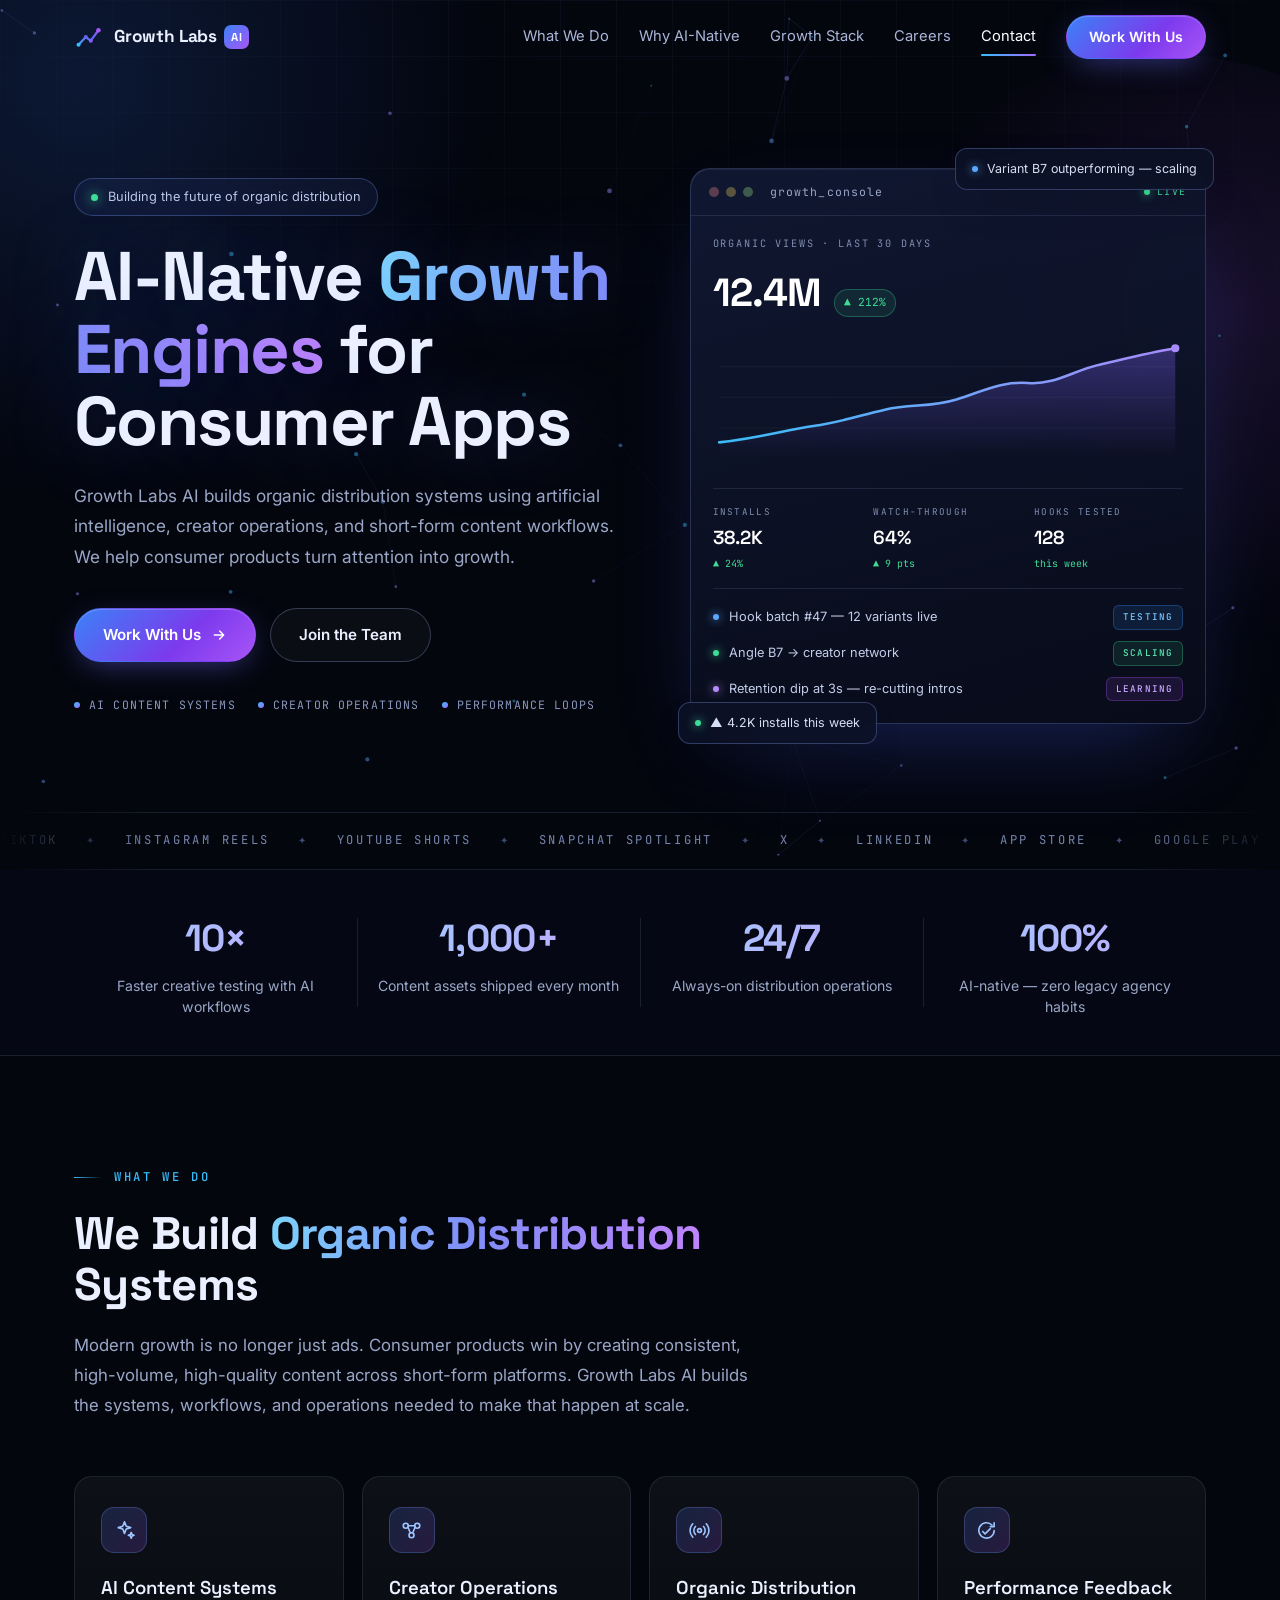
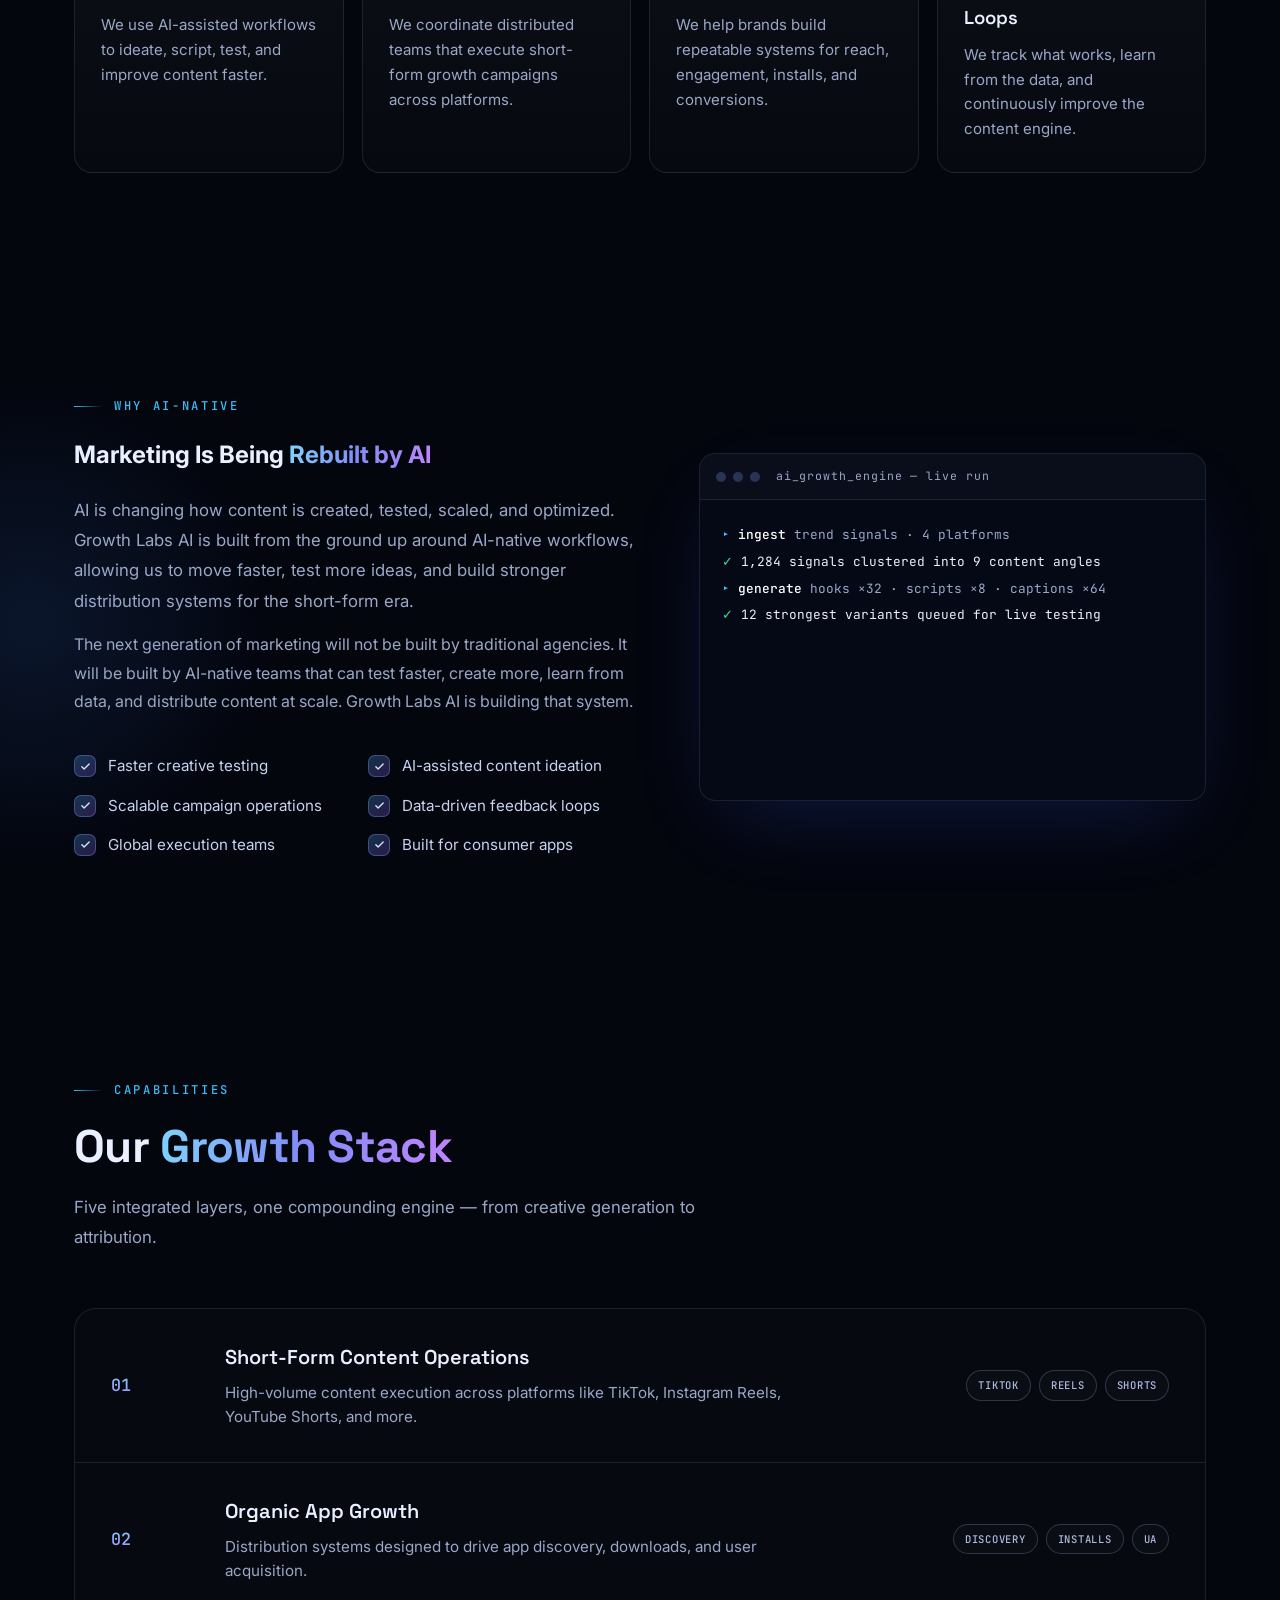
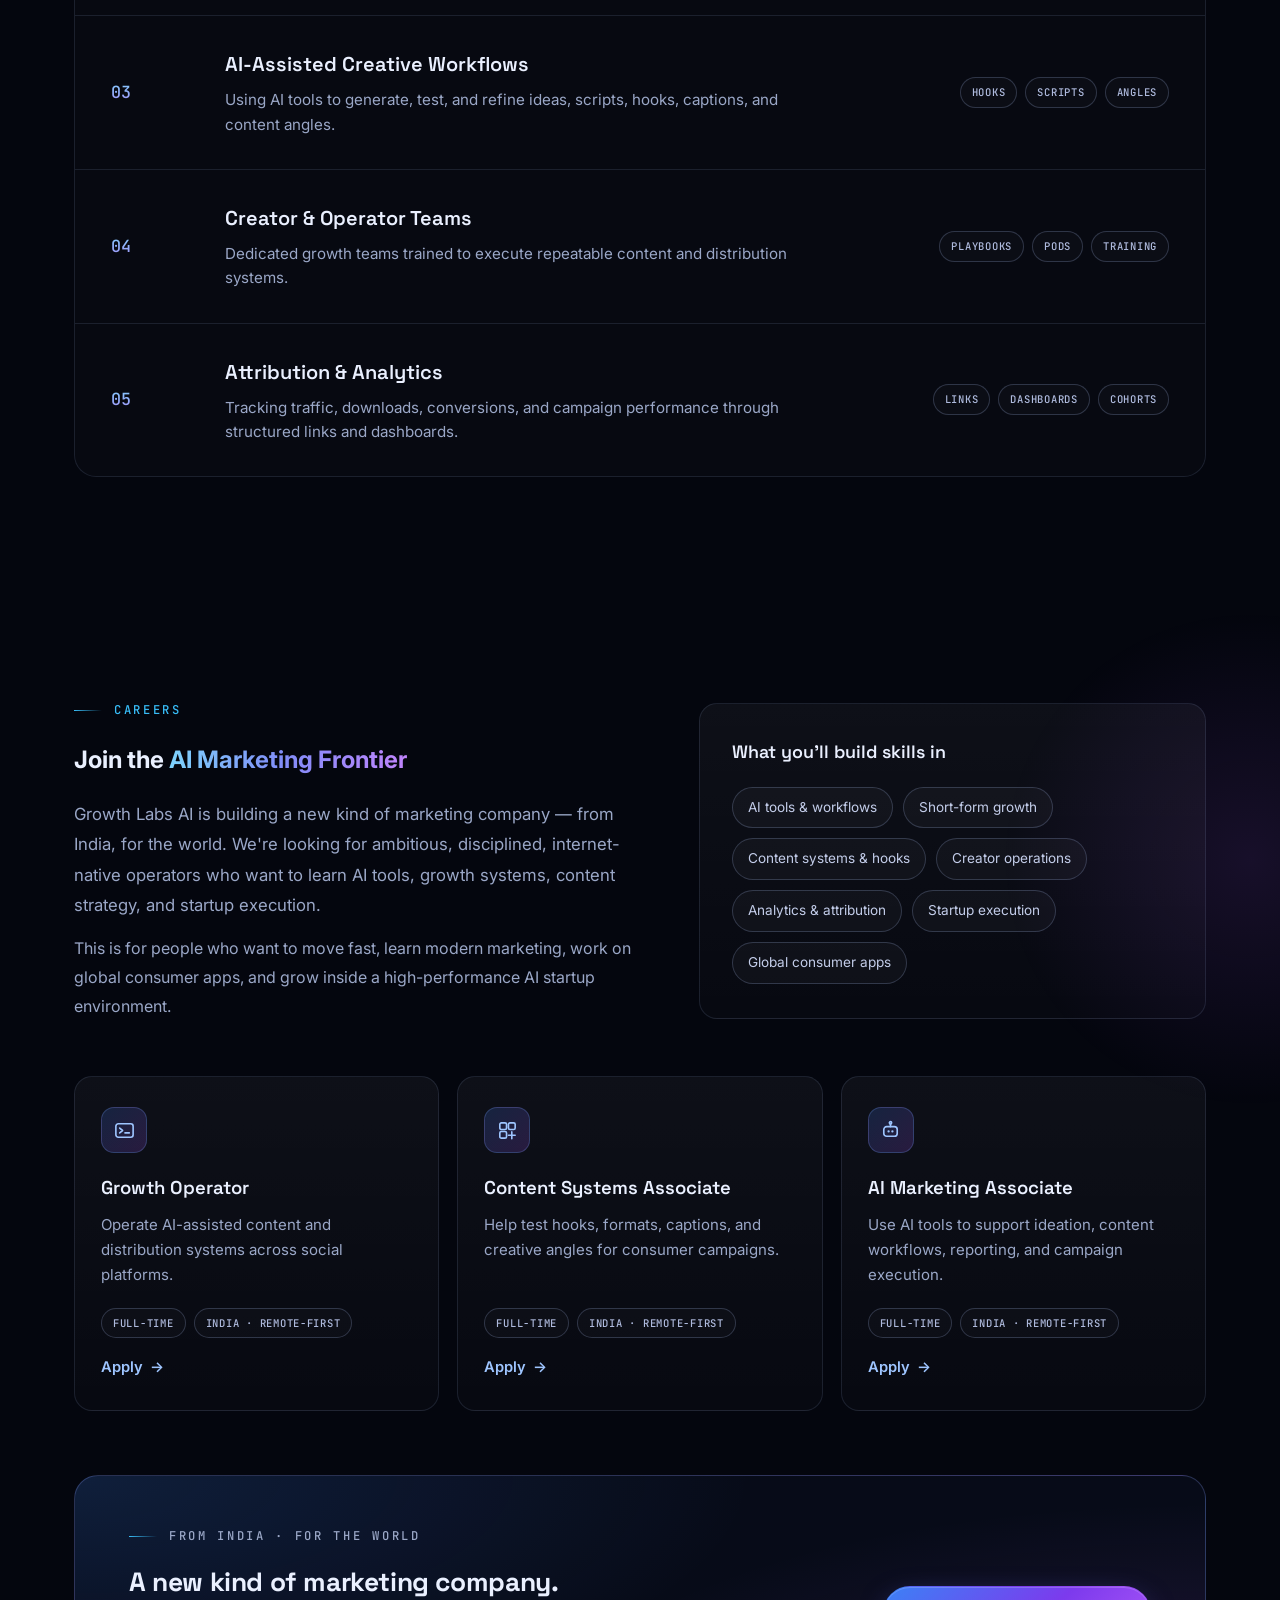
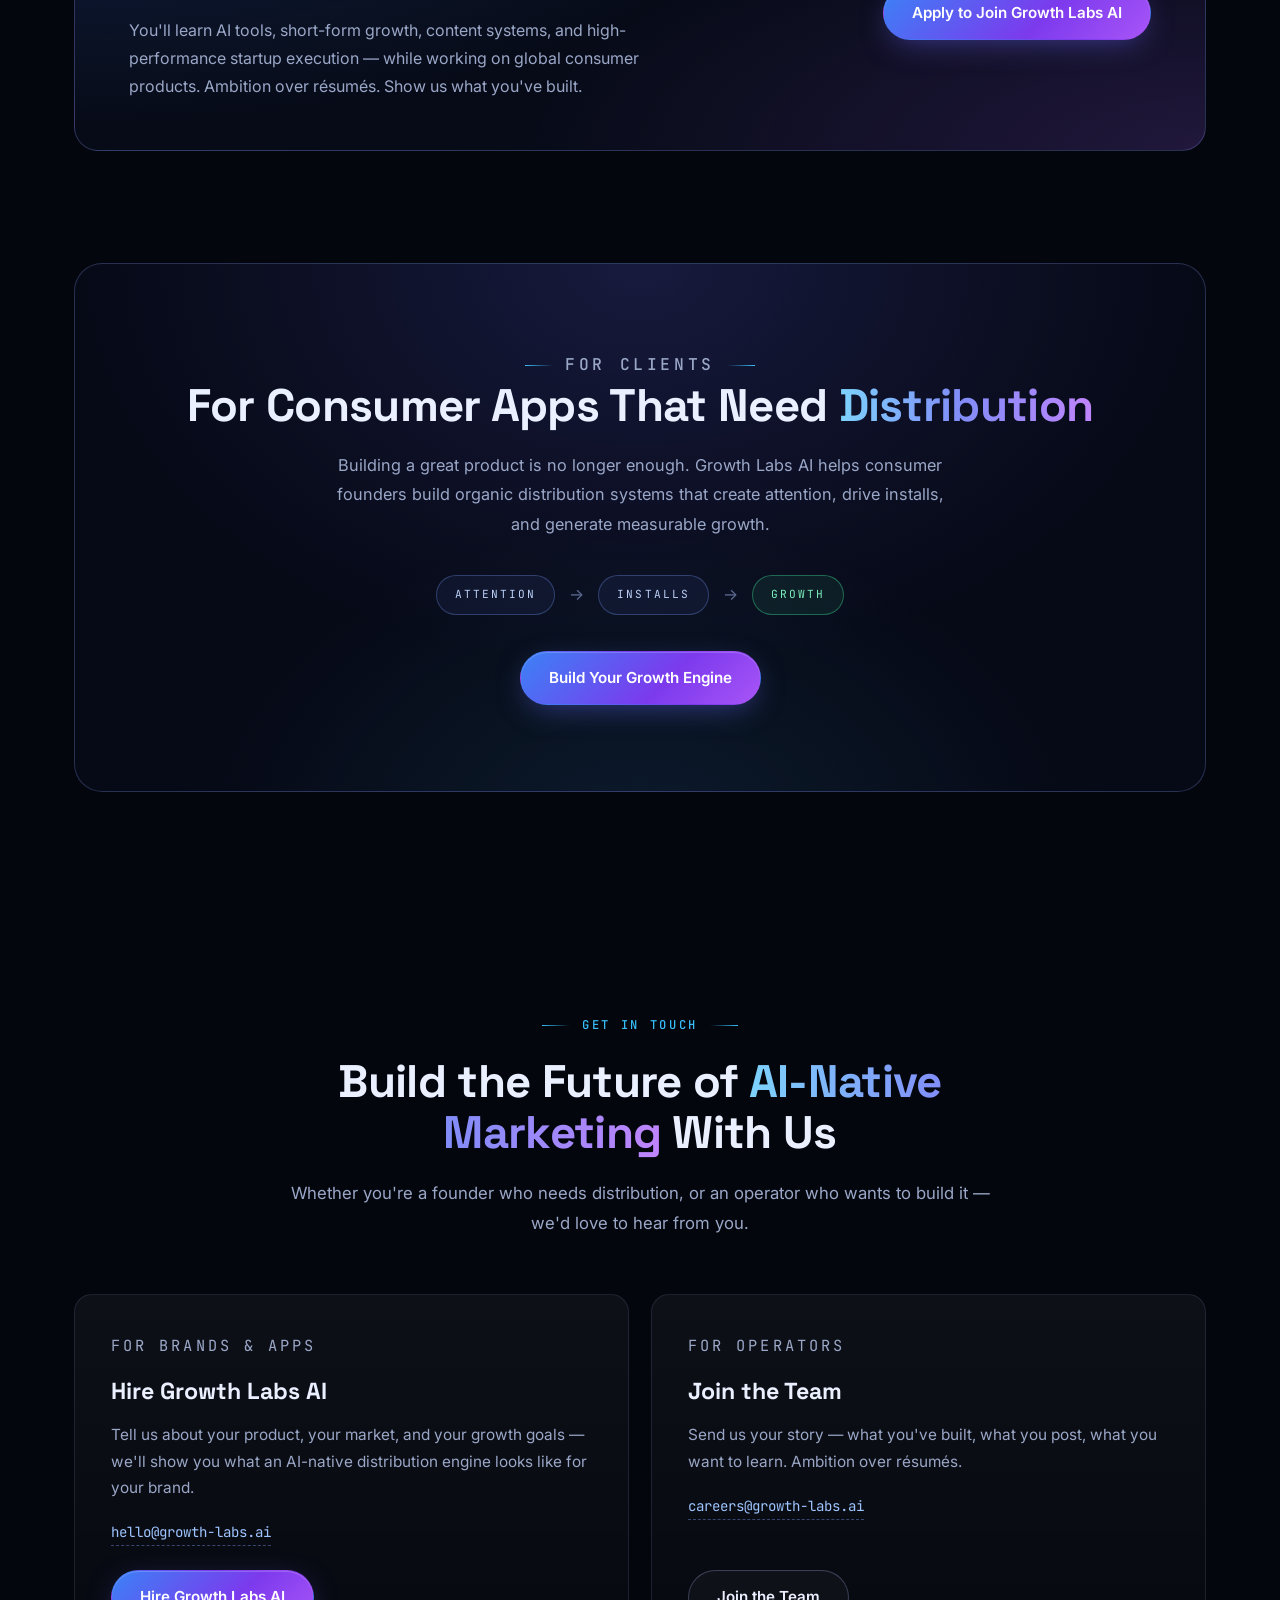
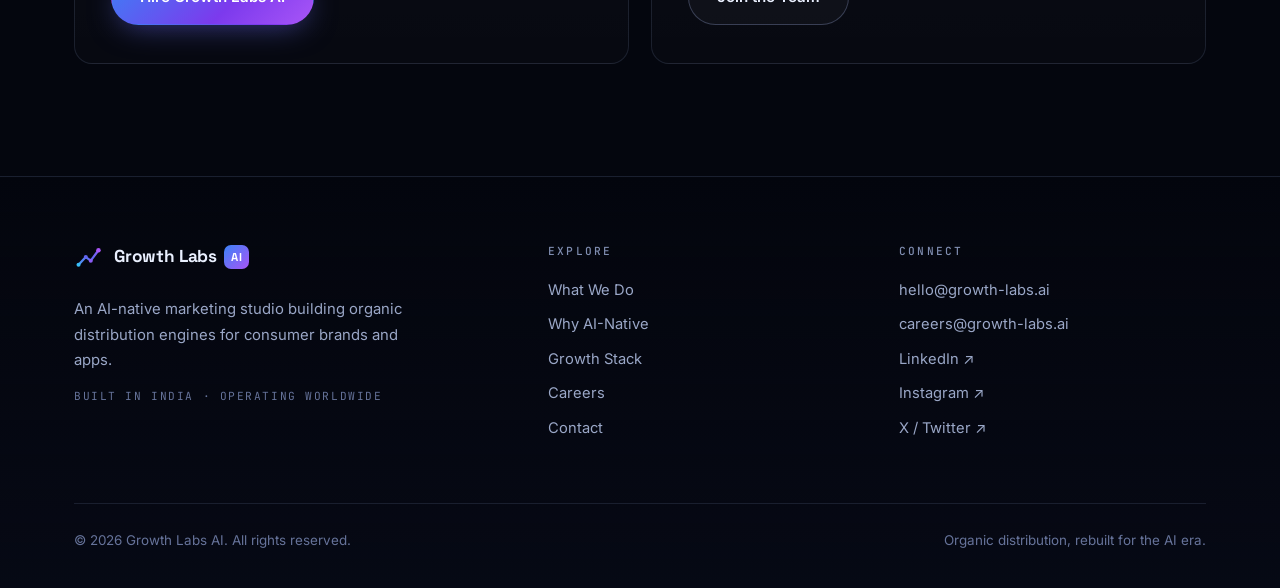
==== index.html @ 04acbf5c "Growth Labs AI website — initial release Single-page static site: dark AI-native design, animated gr" ====
<!DOCTYPE html>
<html lang="en">
<head>
  <meta charset="UTF-8">
  <meta name="viewport" content="width=device-width, initial-scale=1.0">
  <title>Growth Labs AI — AI-Native Growth Engines for Consumer Apps</title>
  <meta name="description" content="Growth Labs AI builds AI-powered organic distribution engines for consumer brands and apps — combining AI content systems, creator operations, and short-form growth.">
  <meta property="og:type" content="website">
  <meta property="og:site_name" content="Growth Labs AI">
  <meta property="og:title" content="Growth Labs AI — AI-Native Growth Engines for Consumer Apps">
  <meta property="og:description" content="An AI-native marketing studio helping consumer companies scale attention, content, and growth.">
  <meta name="twitter:card" content="summary">
  <meta name="theme-color" content="#04060e">
  <link rel="icon" type="image/svg+xml" href="assets/favicon.svg">
  <link rel="preconnect" href="https://fonts.googleapis.com">
  <link rel="preconnect" href="https://fonts.gstatic.com" crossorigin>
  <link href="https://fonts.googleapis.com/css2?family=Space+Grotesk:wght@500;600;700&family=Inter:wght@400;500;600&family=JetBrains+Mono:wght@400;500&display=swap" rel="stylesheet">
  <link rel="stylesheet" href="css/style.css">
  <noscript>
    <style>
      .reveal { opacity: 1 !important; transform: none !important; }
      .tline { opacity: 1 !important; transform: none !important; }
      .spark .line { stroke-dashoffset: 0 !important; }
      .spark .area { opacity: 1 !important; }
      .spark .tip { opacity: 1 !important; }
      #network { display: none; }
    </style>
  </noscript>
</head>
<body id="top">

  <div class="bg" aria-hidden="true">
    <div class="bg-grid"></div>
    <div class="bg-orb bg-orb--blue"></div>
    <div class="bg-orb bg-orb--purple"></div>
  </div>

  <a class="skip" href="#what-we-do">Skip to content</a>

  <header class="nav" id="nav">
    <div class="container nav__inner">
      <a class="brand" href="#top" aria-label="Growth Labs AI — home">
        <svg class="brand__mark" viewBox="0 0 64 64" aria-hidden="true" focusable="false">
          <defs>
            <linearGradient id="bm" x1="0" y1="64" x2="64" y2="0" gradientUnits="userSpaceOnUse">
              <stop offset="0" stop-color="#38bdf8"/>
              <stop offset="0.55" stop-color="#6366f1"/>
              <stop offset="1" stop-color="#a855f7"/>
            </linearGradient>
          </defs>
          <path d="M10 48 L26 31 L37 39 L54 16" fill="none" stroke="url(#bm)" stroke-width="5" stroke-linecap="round" stroke-linejoin="round"/>
          <circle cx="10" cy="48" r="4.5" fill="#38bdf8"/>
          <circle cx="26" cy="31" r="4.5" fill="#6366f1"/>
          <circle cx="37" cy="39" r="4.5" fill="#8b5cf6"/>
          <circle cx="54" cy="16" r="5" fill="#a855f7"/>
        </svg>
        <span class="brand__name">Growth Labs <span class="brand__ai">AI</span></span>
      </a>
      <nav class="nav__links" id="navLinks" aria-label="Primary">
        <a href="#what-we-do">What We Do</a>
        <a href="#why-ai">Why AI-Native</a>
        <a href="#growth-stack">Growth Stack</a>
        <a href="#careers">Careers</a>
        <a href="#contact">Contact</a>
        <a class="btn btn--primary btn--sm nav__cta" href="#contact">Work With Us</a>
      </nav>
      <button class="nav__toggle" type="button" aria-label="Toggle menu" aria-expanded="false" aria-controls="navLinks">
        <span></span><span></span><span></span>
      </button>
    </div>
  </header>

  <main>

    <!-- ============ HERO ============ -->
    <section class="hero">
      <canvas id="network" aria-hidden="true"></canvas>
      <div class="container hero__inner">
        <div class="hero__copy">
          <span class="pill reveal"><span class="pill__dot"></span>Building the future of organic distribution</span>
          <h1 class="reveal" style="--d:80ms">AI-Native <span class="grad">Growth Engines</span> for Consumer Apps</h1>
          <p class="hero__sub reveal" style="--d:160ms">Growth Labs AI builds organic distribution systems using artificial intelligence, creator operations, and short-form content workflows. We help consumer products turn attention into growth.</p>
          <div class="hero__cta reveal" style="--d:240ms">
            <a class="btn btn--primary" href="#contact">
              Work With Us
              <svg width="16" height="16" viewBox="0 0 24 24" fill="none" stroke="currentColor" stroke-width="2.2" stroke-linecap="round" stroke-linejoin="round" aria-hidden="true"><path d="M5 12h14M13 6l6 6-6 6"/></svg>
            </a>
            <a class="btn btn--ghost" href="#careers">Join the Team</a>
          </div>
          <ul class="hero__ticks reveal" style="--d:320ms">
            <li>AI content systems</li>
            <li>Creator operations</li>
            <li>Performance loops</li>
          </ul>
        </div>

        <div class="hero__visual reveal" style="--d:280ms">
          <div class="console">
            <div class="console__bar">
              <span class="cdot cdot--r"></span>
              <span class="cdot cdot--y"></span>
              <span class="cdot cdot--g"></span>
              <span class="console__title">growth_console</span>
              <span class="live">LIVE</span>
            </div>
            <div class="console__body">
              <p class="metric-label">Organic views · last 30 days</p>
              <div class="metric-big">
                <strong><span data-count="12.4" data-decimals="1">12.4</span>M</strong>
                <span class="delta">▲ 212%</span>
              </div>
              <svg class="spark" viewBox="0 0 460 124" aria-hidden="true">
                <defs>
                  <linearGradient id="sparkGrad" x1="0" y1="0" x2="1" y2="0">
                    <stop offset="0" stop-color="#38bdf8"/>
                    <stop offset="1" stop-color="#a78bfa"/>
                  </linearGradient>
                  <linearGradient id="areaGrad" x1="0" y1="0" x2="0" y2="1">
                    <stop offset="0" stop-color="rgba(124,98,247,0.35)"/>
                    <stop offset="1" stop-color="rgba(124,98,247,0)"/>
                  </linearGradient>
                </defs>
                <line class="sgrid" x1="6" y1="30" x2="452" y2="30"/>
                <line class="sgrid" x1="6" y1="60" x2="452" y2="60"/>
                <line class="sgrid" x1="6" y1="90" x2="452" y2="90"/>
                <path class="area" fill="url(#areaGrad)" d="M6 104 C 44 100, 70 92, 98 88 C 126 84, 142 78, 168 72 C 194 66, 212 70, 238 62 C 264 54, 282 44, 308 46 C 334 48, 352 34, 378 28 C 404 22, 428 16, 452 12 L452 118 L6 118 Z"/>
                <path class="line" stroke="url(#sparkGrad)" d="M6 104 C 44 100, 70 92, 98 88 C 126 84, 142 78, 168 72 C 194 66, 212 70, 238 62 C 264 54, 282 44, 308 46 C 334 48, 352 34, 378 28 C 404 22, 428 16, 452 12"/>
                <circle class="tipring" cx="452" cy="12" r="5"/>
                <circle class="tip" cx="452" cy="12" r="4"/>
              </svg>
              <div class="console__metrics">
                <div class="cm">
                  <span class="cm__label">Installs</span>
                  <span class="cm__val"><span data-count="38.2" data-decimals="1">38.2</span>K</span>
                  <span class="cm__sub">▲ 24%</span>
                </div>
                <div class="cm">
                  <span class="cm__label">Watch-through</span>
                  <span class="cm__val"><span data-count="64">64</span>%</span>
                  <span class="cm__sub">▲ 9 pts</span>
                </div>
                <div class="cm">
                  <span class="cm__label">Hooks tested</span>
                  <span class="cm__val"><span data-count="128">128</span></span>
                  <span class="cm__sub">this week</span>
                </div>
              </div>
              <div class="console__pipe">
                <div class="pipe">
                  <span class="dot dot--blue"></span>
                  Hook batch #47 — 12 variants live
                  <span class="pipe__status s-test">Testing</span>
                </div>
                <div class="pipe">
                  <span class="dot dot--green"></span>
                  Angle B7 → creator network
                  <span class="pipe__status s-scale">Scaling</span>
                </div>
                <div class="pipe">
                  <span class="dot dot--purple"></span>
                  Retention dip at 3s — re-cutting intros
                  <span class="pipe__status s-learn">Learning</span>
                </div>
              </div>
            </div>
          </div>
          <div class="float-chip float-chip--a"><span class="dot dot--blue"></span>Variant B7 outperforming — scaling</div>
          <div class="float-chip float-chip--b"><span class="dot dot--green"></span>▲ 4.2K installs this week</div>
        </div>
      </div>

      <div class="marquee" aria-hidden="true">
        <div class="marquee__track">
          <ul class="marquee__list">
            <li>TikTok<span class="sep">✦</span></li>
            <li>Instagram Reels<span class="sep">✦</span></li>
            <li>YouTube Shorts<span class="sep">✦</span></li>
            <li>Snapchat Spotlight<span class="sep">✦</span></li>
            <li>X<span class="sep">✦</span></li>
            <li>LinkedIn<span class="sep">✦</span></li>
            <li>App Store<span class="sep">✦</span></li>
            <li>Google Play<span class="sep">✦</span></li>
          </ul>
          <ul class="marquee__list" aria-hidden="true">
            <li>TikTok<span class="sep">✦</span></li>
            <li>Instagram Reels<span class="sep">✦</span></li>
            <li>YouTube Shorts<span class="sep">✦</span></li>
            <li>Snapchat Spotlight<span class="sep">✦</span></li>
            <li>X<span class="sep">✦</span></li>
            <li>LinkedIn<span class="sep">✦</span></li>
            <li>App Store<span class="sep">✦</span></li>
            <li>Google Play<span class="sep">✦</span></li>
          </ul>
        </div>
      </div>
    </section>

    <!-- ============ STATS ============ -->
    <section class="stats" aria-label="Growth Labs AI at a glance">
      <div class="container stats__grid">
        <div class="stat reveal">
          <span class="stat__num"><span data-count="10">10</span>×</span>
          <span class="stat__label">Faster creative testing with AI workflows</span>
        </div>
        <div class="stat reveal" style="--d:80ms">
          <span class="stat__num"><span data-count="1000">1,000</span>+</span>
          <span class="stat__label">Content assets shipped every month</span>
        </div>
        <div class="stat reveal" style="--d:160ms">
          <span class="stat__num"><span data-count="24">24</span>/7</span>
          <span class="stat__label">Always-on distribution operations</span>
        </div>
        <div class="stat reveal" style="--d:240ms">
          <span class="stat__num"><span data-count="100">100</span>%</span>
          <span class="stat__label">AI-native — zero legacy agency habits</span>
        </div>
      </div>
    </section>

    <!-- ============ WHAT WE DO ============ -->
    <section id="what-we-do" class="section">
      <div class="container">
        <div class="section-head reveal">
          <p class="eyebrow">What we do</p>
          <h2>We Build <span class="grad">Organic Distribution</span> Systems</h2>
          <p class="lede">Modern growth is no longer just ads. Consumer products win by creating consistent, high-volume, high-quality content across short-form platforms. Growth Labs AI builds the systems, workflows, and operations needed to make that happen at scale.</p>
        </div>
        <div class="cards">
          <article class="card reveal">
            <div class="card__icon">
              <svg viewBox="0 0 24 24" fill="none" stroke="currentColor" stroke-width="1.7" stroke-linecap="round" stroke-linejoin="round" aria-hidden="true"><path d="M12 3l1.8 4.6L18.5 9l-4.7 1.4L12 15l-1.8-4.6L5.5 9l4.7-1.4L12 3z"/><path d="M19 14l.9 2.3L22 17l-2.1.7L19 20l-.9-2.3L16 17l2.1-.7L19 14z"/></svg>
            </div>
            <h3>AI Content Systems</h3>
            <p>We use AI-assisted workflows to ideate, script, test, and improve content faster.</p>
          </article>
          <article class="card reveal" style="--d:80ms">
            <div class="card__icon">
              <svg viewBox="0 0 24 24" fill="none" stroke="currentColor" stroke-width="1.7" stroke-linecap="round" stroke-linejoin="round" aria-hidden="true"><circle cx="6" cy="7" r="2.6"/><circle cx="18" cy="7" r="2.6"/><circle cx="12" cy="17" r="2.6"/><path d="M8.3 8.6l2.4 5.8M15.7 8.6l-2.4 5.8M8.6 7h6.8"/></svg>
            </div>
            <h3>Creator Operations</h3>
            <p>We coordinate distributed teams that execute short-form growth campaigns across platforms.</p>
          </article>
          <article class="card reveal" style="--d:160ms">
            <div class="card__icon">
              <svg viewBox="0 0 24 24" fill="none" stroke="currentColor" stroke-width="1.7" stroke-linecap="round" stroke-linejoin="round" aria-hidden="true"><circle cx="12" cy="12" r="2"/><path d="M16.2 7.8a6 6 0 010 8.4M7.8 16.2a6 6 0 010-8.4M19 5a10 10 0 010 14M5 19A10 10 0 015 5"/></svg>
            </div>
            <h3>Organic Distribution</h3>
            <p>We help brands build repeatable systems for reach, engagement, installs, and conversions.</p>
          </article>
          <article class="card reveal" style="--d:240ms">
            <div class="card__icon">
              <svg viewBox="0 0 24 24" fill="none" stroke="currentColor" stroke-width="1.7" stroke-linecap="round" stroke-linejoin="round" aria-hidden="true"><path d="M20 12a8 8 0 11-2.3-5.7"/><path d="M20 4v4h-4"/><path d="M8 13l2.5 2.5L16 10"/></svg>
            </div>
            <h3>Performance Feedback Loops</h3>
            <p>We track what works, learn from the data, and continuously improve the content engine.</p>
          </article>
        </div>
      </div>
    </section>

    <!-- ============ WHY AI-NATIVE ============ -->
    <section id="why-ai" class="section section--why">
      <div class="glow glow--blue" style="top:10%; left:-240px" aria-hidden="true"></div>
      <div class="container split">
        <div class="reveal">
          <p class="eyebrow">Why AI-native</p>
          <h2>Marketing Is Being <span class="grad">Rebuilt by AI</span></h2>
          <p class="lede">AI is changing how content is created, tested, scaled, and optimized. Growth Labs AI is built from the ground up around AI-native workflows, allowing us to move faster, test more ideas, and build stronger distribution systems for the short-form era.</p>
          <p class="lede lede--2">The next generation of marketing will not be built by traditional agencies. It will be built by AI-native teams that can test faster, create more, learn from data, and distribute content at scale. Growth Labs AI is building that system.</p>
          <ul class="checklist">
            <li><span class="check"><svg viewBox="0 0 24 24" fill="none" stroke="currentColor" stroke-width="3" stroke-linecap="round" stroke-linejoin="round" aria-hidden="true"><path d="M4 12.5l5 5L20 6.5"/></svg></span><span>Faster creative testing</span></li>
            <li><span class="check"><svg viewBox="0 0 24 24" fill="none" stroke="currentColor" stroke-width="3" stroke-linecap="round" stroke-linejoin="round" aria-hidden="true"><path d="M4 12.5l5 5L20 6.5"/></svg></span><span>AI-assisted content ideation</span></li>
            <li><span class="check"><svg viewBox="0 0 24 24" fill="none" stroke="currentColor" stroke-width="3" stroke-linecap="round" stroke-linejoin="round" aria-hidden="true"><path d="M4 12.5l5 5L20 6.5"/></svg></span><span>Scalable campaign operations</span></li>
            <li><span class="check"><svg viewBox="0 0 24 24" fill="none" stroke="currentColor" stroke-width="3" stroke-linecap="round" stroke-linejoin="round" aria-hidden="true"><path d="M4 12.5l5 5L20 6.5"/></svg></span><span>Data-driven feedback loops</span></li>
            <li><span class="check"><svg viewBox="0 0 24 24" fill="none" stroke="currentColor" stroke-width="3" stroke-linecap="round" stroke-linejoin="round" aria-hidden="true"><path d="M4 12.5l5 5L20 6.5"/></svg></span><span>Global execution teams</span></li>
            <li><span class="check"><svg viewBox="0 0 24 24" fill="none" stroke="currentColor" stroke-width="3" stroke-linecap="round" stroke-linejoin="round" aria-hidden="true"><path d="M4 12.5l5 5L20 6.5"/></svg></span><span>Built for consumer apps</span></li>
          </ul>
        </div>
        <div class="reveal" style="--d:140ms">
          <div class="terminal" data-terminal>
            <div class="terminal__bar">
              <span class="tdot"></span><span class="tdot"></span><span class="tdot"></span>
              <span class="terminal__title">ai_growth_engine — live run</span>
            </div>
            <div class="terminal__body">
              <p class="tline"><span class="t-p">▸</span> <span class="t-c">ingest</span> <span class="t-d">trend signals · 4 platforms</span></p>
              <p class="tline"><span class="t-ok">✓</span> 1,284 signals clustered into 9 content angles</p>
              <p class="tline"><span class="t-p">▸</span> <span class="t-c">generate</span> <span class="t-d">hooks ×32 · scripts ×8 · captions ×64</span></p>
              <p class="tline"><span class="t-ok">✓</span> 12 strongest variants queued for live testing</p>
              <p class="tline"><span class="t-p">▸</span> <span class="t-c">distribute</span> <span class="t-d">creator network · 6 short-form formats</span></p>
              <p class="tline"><span class="t-ok">✓</span> live — tracking watch-through, saves, installs</p>
              <p class="tline"><span class="t-p">▸</span> <span class="t-c">learn</span> <span class="t-d">top hook +218% retention → feeds next batch</span></p>
              <p class="tline"><span class="t-cursor">▍</span></p>
            </div>
          </div>
        </div>
      </div>
    </section>

    <!-- ============ GROWTH STACK ============ -->
    <section id="growth-stack" class="section">
      <div class="container">
        <div class="section-head reveal">
          <p class="eyebrow">Capabilities</p>
          <h2>Our <span class="grad">Growth Stack</span></h2>
          <p class="lede">Five integrated layers, one compounding engine — from creative generation to attribution.</p>
        </div>
        <div class="stack">
          <article class="stack__row reveal">
            <span class="stack__num">01</span>
            <div class="stack__body">
              <h3>Short-Form Content Operations</h3>
              <p>High-volume content execution across platforms like TikTok, Instagram Reels, YouTube Shorts, and more.</p>
            </div>
            <div class="stack__tags"><span class="tag">TikTok</span><span class="tag">Reels</span><span class="tag">Shorts</span></div>
          </article>
          <article class="stack__row reveal" style="--d:60ms">
            <span class="stack__num">02</span>
            <div class="stack__body">
              <h3>Organic App Growth</h3>
              <p>Distribution systems designed to drive app discovery, downloads, and user acquisition.</p>
            </div>
            <div class="stack__tags"><span class="tag">Discovery</span><span class="tag">Installs</span><span class="tag">UA</span></div>
          </article>
          <article class="stack__row reveal" style="--d:120ms">
            <span class="stack__num">03</span>
            <div class="stack__body">
              <h3>AI-Assisted Creative Workflows</h3>
              <p>Using AI tools to generate, test, and refine ideas, scripts, hooks, captions, and content angles.</p>
            </div>
            <div class="stack__tags"><span class="tag">Hooks</span><span class="tag">Scripts</span><span class="tag">Angles</span></div>
          </article>
          <article class="stack__row reveal" style="--d:180ms">
            <span class="stack__num">04</span>
            <div class="stack__body">
              <h3>Creator &amp; Operator Teams</h3>
              <p>Dedicated growth teams trained to execute repeatable content and distribution systems.</p>
            </div>
            <div class="stack__tags"><span class="tag">Playbooks</span><span class="tag">Pods</span><span class="tag">Training</span></div>
          </article>
          <article class="stack__row reveal" style="--d:240ms">
            <span class="stack__num">05</span>
            <div class="stack__body">
              <h3>Attribution &amp; Analytics</h3>
              <p>Tracking traffic, downloads, conversions, and campaign performance through structured links and dashboards.</p>
            </div>
            <div class="stack__tags"><span class="tag">Links</span><span class="tag">Dashboards</span><span class="tag">Cohorts</span></div>
          </article>
        </div>
      </div>
    </section>

    <!-- ============ CAREERS ============ -->
    <section id="careers" class="section section--careers">
      <div class="glow glow--purple" style="top:0; right:-240px" aria-hidden="true"></div>
      <div class="container">
        <div class="split careers-top">
          <div class="reveal">
            <p class="eyebrow">Careers</p>
            <h2>Join the <span class="grad">AI Marketing Frontier</span></h2>
            <p class="lede">Growth Labs AI is building a new kind of marketing company — from India, for the world. We're looking for ambitious, disciplined, internet-native operators who want to learn AI tools, growth systems, content strategy, and startup execution.</p>
            <p class="lede lede--2">This is for people who want to move fast, learn modern marketing, work on global consumer apps, and grow inside a high-performance AI startup environment.</p>
          </div>
          <aside class="learn-card reveal" style="--d:140ms">
            <h3>What you'll build skills in</h3>
            <div class="chiplist">
              <span class="chip2">AI tools &amp; workflows</span>
              <span class="chip2">Short-form growth</span>
              <span class="chip2">Content systems &amp; hooks</span>
              <span class="chip2">Creator operations</span>
              <span class="chip2">Analytics &amp; attribution</span>
              <span class="chip2">Startup execution</span>
              <span class="chip2">Global consumer apps</span>
            </div>
          </aside>
        </div>

        <div class="roles">
          <article class="card role reveal">
            <div class="card__icon">
              <svg viewBox="0 0 24 24" fill="none" stroke="currentColor" stroke-width="1.7" stroke-linecap="round" stroke-linejoin="round" aria-hidden="true"><rect x="3" y="5" width="18" height="14" rx="2.5"/><path d="M7 9.5l3 2.5-3 2.5M12.5 14.5H17"/></svg>
            </div>
            <h3>Growth Operator</h3>
            <p>Operate AI-assisted content and distribution systems across social platforms.</p>
            <div class="role__meta"><span class="tag">Full-time</span><span class="tag">India · Remote-first</span></div>
            <a class="role__apply" href="mailto:careers@growth-labs.ai?subject=Application%3A%20Growth%20Operator">Apply <span aria-hidden="true">→</span></a>
          </article>
          <article class="card role reveal" style="--d:80ms">
            <div class="card__icon">
              <svg viewBox="0 0 24 24" fill="none" stroke="currentColor" stroke-width="1.7" stroke-linecap="round" stroke-linejoin="round" aria-hidden="true"><rect x="4" y="4" width="7" height="7" rx="1.6"/><rect x="13" y="4" width="7" height="7" rx="1.6"/><rect x="4" y="13" width="7" height="7" rx="1.6"/><path d="M16.5 13.5v7M13 17h7"/></svg>
            </div>
            <h3>Content Systems Associate</h3>
            <p>Help test hooks, formats, captions, and creative angles for consumer campaigns.</p>
            <div class="role__meta"><span class="tag">Full-time</span><span class="tag">India · Remote-first</span></div>
            <a class="role__apply" href="mailto:careers@growth-labs.ai?subject=Application%3A%20Content%20Systems%20Associate">Apply <span aria-hidden="true">→</span></a>
          </article>
          <article class="card role reveal" style="--d:160ms">
            <div class="card__icon">
              <svg viewBox="0 0 24 24" fill="none" stroke="currentColor" stroke-width="1.7" stroke-linecap="round" stroke-linejoin="round" aria-hidden="true"><rect x="5" y="8" width="14" height="10" rx="3"/><circle cx="10" cy="13" r="1.2" fill="currentColor" stroke="none"/><circle cx="14" cy="13" r="1.2" fill="currentColor" stroke="none"/><path d="M12 8V5.5"/><circle cx="12" cy="4" r="1.2"/></svg>
            </div>
            <h3>AI Marketing Associate</h3>
            <p>Use AI tools to support ideation, content workflows, reporting, and campaign execution.</p>
            <div class="role__meta"><span class="tag">Full-time</span><span class="tag">India · Remote-first</span></div>
            <a class="role__apply" href="mailto:careers@growth-labs.ai?subject=Application%3A%20AI%20Marketing%20Associate">Apply <span aria-hidden="true">→</span></a>
          </article>
        </div>

        <div class="india-panel reveal">
          <div>
            <p class="eyebrow">From India · For the world</p>
            <h3>A new kind of marketing company.</h3>
            <p>You'll learn AI tools, short-form growth, content systems, and high-performance startup execution — while working on global consumer products. Ambition over résumés. Show us what you've built.</p>
          </div>
          <a class="btn btn--primary" href="mailto:careers@growth-labs.ai?subject=Application%3A%20Growth%20Labs%20AI">Apply to Join Growth Labs AI</a>
        </div>
      </div>
    </section>

    <!-- ============ CLIENT CTA ============ -->
    <section class="section section--band" id="clients">
      <div class="container">
        <div class="band reveal">
          <p class="eyebrow eyebrow--center">For clients</p>
          <h2>For Consumer Apps That Need <span class="grad">Distribution</span></h2>
          <p>Building a great product is no longer enough. Growth Labs AI helps consumer founders build organic distribution systems that create attention, drive installs, and generate measurable growth.</p>
          <div class="flow" aria-hidden="true">
            <span class="flow__step">Attention</span>
            <span class="flow__arrow">→</span>
            <span class="flow__step">Installs</span>
            <span class="flow__arrow">→</span>
            <span class="flow__step flow__step--g">Growth</span>
          </div>
          <a class="btn btn--primary" href="#contact">Build Your Growth Engine</a>
        </div>
      </div>
    </section>

    <!-- ============ FINAL CTA / CONTACT ============ -->
    <section id="contact" class="section section--contact">
      <div class="container">
        <div class="section-head section-head--center reveal">
          <p class="eyebrow eyebrow--center">Get in touch</p>
          <h2>Build the Future of <span class="grad">AI-Native Marketing</span> With Us</h2>
          <p class="lede">Whether you're a founder who needs distribution, or an operator who wants to build it — we'd love to hear from you.</p>
        </div>
        <div class="contact-grid">
          <div class="contact-card reveal">
            <p class="contact-card__tag">For brands &amp; apps</p>
            <h3>Hire Growth Labs AI</h3>
            <p>Tell us about your product, your market, and your growth goals — we'll show you what an AI-native distribution engine looks like for your brand.</p>
            <a class="contact-email" href="mailto:hello@growth-labs.ai">hello@growth-labs.ai</a>
            <a class="btn btn--primary" href="mailto:hello@growth-labs.ai?subject=Project%20Inquiry%3A%20Growth%20Labs%20AI">Hire Growth Labs AI</a>
          </div>
          <div class="contact-card reveal" style="--d:100ms">
            <p class="contact-card__tag">For operators</p>
            <h3>Join the Team</h3>
            <p>Send us your story — what you've built, what you post, what you want to learn. Ambition over résumés.</p>
            <a class="contact-email" href="mailto:careers@growth-labs.ai">careers@growth-labs.ai</a>
            <a class="btn btn--ghost" href="mailto:careers@growth-labs.ai?subject=Application%3A%20Growth%20Labs%20AI">Join the Team</a>
          </div>
        </div>
      </div>
    </section>

  </main>

  <!-- ============ FOOTER ============ -->
  <footer class="footer">
    <div class="container">
      <div class="footer__grid">
        <div class="footer__brand">
          <a class="brand" href="#top" aria-label="Growth Labs AI — back to top">
            <svg class="brand__mark" viewBox="0 0 64 64" aria-hidden="true" focusable="false">
              <defs>
                <linearGradient id="bm2" x1="0" y1="64" x2="64" y2="0" gradientUnits="userSpaceOnUse">
                  <stop offset="0" stop-color="#38bdf8"/>
                  <stop offset="0.55" stop-color="#6366f1"/>
                  <stop offset="1" stop-color="#a855f7"/>
                </linearGradient>
              </defs>
              <path d="M10 48 L26 31 L37 39 L54 16" fill="none" stroke="url(#bm2)" stroke-width="5" stroke-linecap="round" stroke-linejoin="round"/>
              <circle cx="10" cy="48" r="4.5" fill="#38bdf8"/>
              <circle cx="26" cy="31" r="4.5" fill="#6366f1"/>
              <circle cx="37" cy="39" r="4.5" fill="#8b5cf6"/>
              <circle cx="54" cy="16" r="5" fill="#a855f7"/>
            </svg>
            <span class="brand__name">Growth Labs <span class="brand__ai">AI</span></span>
          </a>
          <p>An AI-native marketing studio building organic distribution engines for consumer brands and apps.</p>
          <p class="footer__loc">Built in India · Operating worldwide</p>
        </div>
        <div class="footer__col">
          <h4>Explore</h4>
          <a href="#what-we-do">What We Do</a>
          <a href="#why-ai">Why AI-Native</a>
          <a href="#growth-stack">Growth Stack</a>
          <a href="#careers">Careers</a>
          <a href="#contact">Contact</a>
        </div>
        <div class="footer__col">
          <h4>Connect</h4>
          <a href="mailto:hello@growth-labs.ai">hello@growth-labs.ai</a>
          <a href="mailto:careers@growth-labs.ai">careers@growth-labs.ai</a>
          <a href="#">LinkedIn ↗</a>
          <a href="#">Instagram ↗</a>
          <a href="#">X / Twitter ↗</a>
        </div>
      </div>
      <div class="footer__bottom">
        <span>© <span id="year">2026</span> Growth Labs AI. All rights reserved.</span>
        <span>Organic distribution, rebuilt for the AI era.</span>
      </div>
    </div>
  </footer>

  <script src="js/main.js"></script>
</body>
</html>
---- css/style.css ----
/* ==========================================================================
   Growth Labs AI — dark futuristic SaaS theme
   ========================================================================== */

:root {
  --bg: #04060e;
  --bg-2: #070b18;
  --ink: #eaf0ff;
  --muted: #9aa7c7;
  --dim: #66739a;
  --blue: #4d8dff;
  --cyan: #38bdf8;
  --purple: #a06bff;
  --green: #3ddc97;
  --line: rgba(151, 170, 220, 0.14);
  --radius: 18px;
  --font-display: "Space Grotesk", "Inter", sans-serif;
  --font-body: "Inter", -apple-system, BlinkMacSystemFont, sans-serif;
  --font-mono: "JetBrains Mono", "SF Mono", monospace;
  --ease: cubic-bezier(0.22, 1, 0.36, 1);
}

* { box-sizing: border-box; margin: 0; padding: 0; }

html {
  scroll-behavior: smooth;
  scroll-padding-top: 92px;
}

body {
  background: var(--bg);
  color: var(--ink);
  font-family: var(--font-body);
  font-size: 16px;
  line-height: 1.6;
  -webkit-font-smoothing: antialiased;
  text-rendering: optimizeLegibility;
  overflow-x: hidden;
  min-height: 100vh;
}

ul { list-style: none; }
a { color: inherit; }

::selection { background: rgba(124, 108, 255, 0.35); color: #fff; }

:focus-visible {
  outline: 2px solid #7aa2ff;
  outline-offset: 3px;
  border-radius: 4px;
}

.container {
  max-width: 1180px;
  margin: 0 auto;
  padding: 0 24px;
}

.skip {
  position: absolute;
  left: -9999px;
  top: 0;
  z-index: 100;
  padding: 10px 16px;
  background: var(--bg-2);
  border: 1px solid var(--line);
  border-radius: 10px;
  text-decoration: none;
  font-size: 0.85rem;
}
.skip:focus-visible { left: 16px; top: 16px; }

/* --------------------------------------------------------------------------
   Background layers
   -------------------------------------------------------------------------- */

.bg {
  position: fixed;
  inset: 0;
  z-index: -1;
  overflow: hidden;
  pointer-events: none;
}

.bg-grid {
  position: absolute;
  inset: 0;
  background-image:
    linear-gradient(rgba(148, 163, 255, 0.05) 1px, transparent 1px),
    linear-gradient(90deg, rgba(148, 163, 255, 0.05) 1px, transparent 1px);
  background-size: 56px 56px;
  -webkit-mask-image: radial-gradient(ellipse 90% 65% at 50% 0%, #000 0%, transparent 72%);
  mask-image: radial-gradient(ellipse 90% 65% at 50% 0%, #000 0%, transparent 72%);
}

.bg-orb {
  position: absolute;
  border-radius: 50%;
  animation: drift 28s ease-in-out infinite alternate;
}
.bg-orb--blue {
  width: 58vw;
  height: 58vw;
  top: -20%;
  left: -14%;
  background: radial-gradient(circle at 35% 35%, rgba(56, 120, 255, 0.16), transparent 62%);
}
.bg-orb--purple {
  width: 50vw;
  height: 50vw;
  top: 6%;
  right: -16%;
  background: radial-gradient(circle at 60% 40%, rgba(168, 85, 247, 0.13), transparent 62%);
  animation-delay: -14s;
}

@keyframes drift {
  to { transform: translate(4vw, 6vh) scale(1.08); }
}

.glow {
  position: absolute;
  width: 540px;
  height: 540px;
  border-radius: 50%;
  pointer-events: none;
  z-index: 0;
}
.glow--blue { background: radial-gradient(circle, rgba(59, 130, 246, 0.13), transparent 65%); }
.glow--purple { background: radial-gradient(circle, rgba(168, 85, 247, 0.12), transparent 65%); }

/* --------------------------------------------------------------------------
   Typography helpers
   -------------------------------------------------------------------------- */

.grad {
  background: linear-gradient(92deg, #7dd3fc 0%, #818cf8 48%, #c084fc 100%);
  -webkit-background-clip: text;
  background-clip: text;
  color: transparent;
}

.eyebrow {
  font-family: var(--font-mono);
  font-size: 0.76rem;
  font-weight: 500;
  letter-spacing: 0.22em;
  text-transform: uppercase;
  color: var(--cyan);
  display: flex;
  align-items: center;
  gap: 12px;
  margin-bottom: 20px;
}
.eyebrow::before {
  content: "";
  width: 28px;
  height: 1px;
  background: linear-gradient(90deg, var(--cyan), transparent);
}
.eyebrow--center { justify-content: center; }
.eyebrow--center::after {
  content: "";
  width: 28px;
  height: 1px;
  background: linear-gradient(270deg, var(--cyan), transparent);
}

.section-head h2,
.band h2 {
  font-family: var(--font-display);
  font-size: clamp(2rem, 3.8vw, 2.85rem);
  font-weight: 700;
  line-height: 1.12;
  letter-spacing: -0.015em;
}

.lede {
  color: var(--muted);
  font-size: 1.05rem;
  line-height: 1.8;
  margin-top: 20px;
}
.lede--2 { margin-top: 14px; font-size: 1rem; }

.section-head { max-width: 700px; }
.section-head--center {
  margin-inline: auto;
  text-align: center;
}

/* --------------------------------------------------------------------------
   Buttons, pills, chips, tags
   -------------------------------------------------------------------------- */

.btn {
  display: inline-flex;
  align-items: center;
  justify-content: center;
  gap: 10px;
  font-family: var(--font-body);
  font-weight: 600;
  font-size: 0.95rem;
  padding: 14px 28px;
  border-radius: 999px;
  border: 1px solid transparent;
  cursor: pointer;
  text-decoration: none;
  white-space: nowrap;
  transition: transform 0.3s var(--ease), box-shadow 0.3s var(--ease),
    border-color 0.3s, background 0.3s, filter 0.3s;
}

.btn--primary {
  color: #fff;
  background: linear-gradient(135deg, #3b82f6, #7c3aed 60%, #a855f7);
  box-shadow: 0 8px 30px -8px rgba(99, 102, 241, 0.55),
    inset 0 1px 0 rgba(255, 255, 255, 0.18);
}
.btn--primary:hover {
  transform: translateY(-2px);
  box-shadow: 0 14px 40px -10px rgba(124, 58, 237, 0.6),
    inset 0 1px 0 rgba(255, 255, 255, 0.18);
  filter: saturate(1.12);
}

.btn--ghost {
  color: var(--ink);
  border-color: rgba(151, 170, 220, 0.3);
  background: rgba(255, 255, 255, 0.03);
}
.btn--ghost:hover {
  border-color: rgba(151, 170, 220, 0.6);
  background: rgba(255, 255, 255, 0.06);
  transform: translateY(-2px);
}

.btn--sm { padding: 10px 22px; font-size: 0.88rem; }

.pill {
  display: inline-flex;
  align-items: center;
  gap: 10px;
  padding: 8px 16px;
  border-radius: 999px;
  border: 1px solid rgba(125, 160, 255, 0.3);
  background: rgba(99, 130, 255, 0.08);
  font-size: 0.8rem;
  color: #b9c6ea;
  -webkit-backdrop-filter: blur(6px);
  backdrop-filter: blur(6px);
}
.pill__dot {
  width: 7px;
  height: 7px;
  border-radius: 50%;
  background: var(--green);
  box-shadow: 0 0 12px var(--green);
  animation: pulse 2.2s ease-in-out infinite;
}

.tag {
  font-family: var(--font-mono);
  font-size: 0.66rem;
  font-weight: 500;
  letter-spacing: 0.07em;
  text-transform: uppercase;
  padding: 6px 11px;
  border-radius: 999px;
  border: 1px solid rgba(151, 170, 220, 0.25);
  color: #aebadd;
  background: rgba(255, 255, 255, 0.02);
  white-space: nowrap;
}

.chip2 {
  padding: 9px 15px;
  border-radius: 999px;
  border: 1px solid rgba(151, 170, 220, 0.25);
  background: rgba(255, 255, 255, 0.03);
  font-size: 0.85rem;
  color: #c3cdea;
}

.dot {
  flex: none;
  width: 6px;
  height: 6px;
  border-radius: 50%;
}
.dot--blue { background: #5aa7ff; box-shadow: 0 0 10px #5aa7ff; }
.dot--green { background: var(--green); box-shadow: 0 0 10px var(--green); }
.dot--purple { background: #b78aff; box-shadow: 0 0 10px #b78aff; }

@keyframes pulse {
  0%, 100% { opacity: 1; transform: scale(1); }
  50% { opacity: 0.55; transform: scale(0.82); }
}

/* --------------------------------------------------------------------------
   Navigation
   -------------------------------------------------------------------------- */

.nav {
  position: fixed;
  inset: 0 0 auto 0;
  z-index: 50;
  border-bottom: 1px solid transparent;
  transition: background 0.35s, border-color 0.35s;
}
.nav.scrolled {
  background: rgba(5, 8, 18, 0.78);
  -webkit-backdrop-filter: blur(16px);
  backdrop-filter: blur(16px);
  border-bottom-color: var(--line);
}

.nav__inner {
  display: flex;
  align-items: center;
  gap: 32px;
  height: 74px;
}

.brand {
  display: inline-flex;
  align-items: center;
  gap: 11px;
  text-decoration: none;
}
.brand__mark { width: 29px; height: 29px; flex: none; }
.brand__name {
  font-family: var(--font-display);
  font-weight: 700;
  font-size: 1.08rem;
  letter-spacing: -0.01em;
  display: inline-flex;
  align-items: center;
  gap: 7px;
  white-space: nowrap;
}
.brand__ai {
  font-size: 0.66em;
  font-weight: 700;
  letter-spacing: 0.06em;
  padding: 3px 7px;
  border-radius: 7px;
  background: linear-gradient(135deg, #3b82f6, #a855f7);
  color: #fff;
}

.nav__links {
  display: flex;
  align-items: center;
  gap: 30px;
  margin-left: auto;
}
.nav__links a:not(.btn) {
  position: relative;
  color: #aab6d8;
  font-size: 0.92rem;
  text-decoration: none;
  transition: color 0.25s;
}
.nav__links a:not(.btn)::after {
  content: "";
  position: absolute;
  left: 0;
  right: 0;
  bottom: -7px;
  height: 2px;
  border-radius: 2px;
  background: linear-gradient(90deg, var(--cyan), var(--purple));
  transform: scaleX(0);
  transform-origin: left;
  transition: transform 0.3s var(--ease);
}
.nav__links a:not(.btn):hover,
.nav__links a[aria-current] { color: #fff; }
.nav__links a:not(.btn):hover::after,
.nav__links a[aria-current]::after { transform: scaleX(1); }

.nav__toggle {
  display: none;
  width: 42px;
  height: 42px;
  border-radius: 12px;
  border: 1px solid var(--line);
  background: rgba(10, 16, 34, 0.6);
  flex-direction: column;
  align-items: center;
  justify-content: center;
  gap: 5px;
  cursor: pointer;
}
.nav__toggle span {
  width: 18px;
  height: 2px;
  background: #cdd7f2;
  border-radius: 2px;
  transition: transform 0.3s var(--ease), opacity 0.3s;
}
.nav.open .nav__toggle span:nth-child(1) { transform: translateY(7px) rotate(45deg); }
.nav.open .nav__toggle span:nth-child(2) { opacity: 0; }
.nav.open .nav__toggle span:nth-child(3) { transform: translateY(-7px) rotate(-45deg); }

/* --------------------------------------------------------------------------
   Hero
   -------------------------------------------------------------------------- */

.hero {
  position: relative;
  padding-top: 168px;
  overflow: hidden;
}

#network {
  position: absolute;
  inset: 0;
  z-index: 0;
  opacity: 0.55;
  pointer-events: none;
}

.hero__inner {
  position: relative;
  z-index: 1;
  display: grid;
  grid-template-columns: 1.04fr 0.96fr;
  gap: 56px;
  align-items: center;
}

.hero h1 {
  font-family: var(--font-display);
  font-size: clamp(2.6rem, 5.4vw, 4.3rem);
  font-weight: 700;
  line-height: 1.05;
  letter-spacing: -0.022em;
  margin: 24px 0;
  text-shadow: 0 0 80px rgba(120, 150, 255, 0.3);
}

.hero__sub {
  font-size: 1.08rem;
  color: var(--muted);
  line-height: 1.75;
  max-width: 540px;
}

.hero__cta {
  display: flex;
  gap: 14px;
  margin-top: 36px;
  flex-wrap: wrap;
}

.hero__ticks {
  display: flex;
  gap: 22px;
  margin-top: 34px;
  flex-wrap: wrap;
  font-family: var(--font-mono);
  font-size: 0.72rem;
  letter-spacing: 0.1em;
  text-transform: uppercase;
  color: #8a97bd;
}
.hero__ticks li {
  display: flex;
  align-items: center;
  gap: 9px;
}
.hero__ticks li::before {
  content: "";
  width: 6px;
  height: 6px;
  border-radius: 50%;
  background: linear-gradient(135deg, var(--cyan), var(--purple));
}

/* ---- Growth console (hero visual) ---- */

.hero__visual {
  position: relative;
  width: 100%;
  max-width: 560px;
  justify-self: end;
}

.console {
  position: relative;
  border-radius: 20px;
  border: 1px solid rgba(140, 165, 255, 0.22);
  background: linear-gradient(165deg, rgba(17, 25, 52, 0.92), rgba(8, 12, 26, 0.92));
  -webkit-backdrop-filter: blur(18px);
  backdrop-filter: blur(18px);
  box-shadow: 0 40px 90px -35px rgba(70, 100, 255, 0.35),
    inset 0 1px 0 rgba(255, 255, 255, 0.06);
}

.console__bar {
  display: flex;
  align-items: center;
  gap: 7px;
  padding: 14px 18px;
  border-bottom: 1px solid var(--line);
}
.cdot { width: 10px; height: 10px; border-radius: 50%; }
.cdot--r { background: #5a3d4e; }
.cdot--y { background: #5a553d; }
.cdot--g { background: #3d5a4c; }
.console__title {
  margin-left: 10px;
  font-family: var(--font-mono);
  font-size: 0.72rem;
  letter-spacing: 0.1em;
  color: var(--muted);
}
.live {
  margin-left: auto;
  display: flex;
  align-items: center;
  gap: 7px;
  font-family: var(--font-mono);
  font-size: 0.62rem;
  letter-spacing: 0.16em;
  color: var(--green);
}
.live::before {
  content: "";
  width: 6px;
  height: 6px;
  border-radius: 50%;
  background: var(--green);
  box-shadow: 0 0 10px var(--green);
  animation: pulse 1.8s ease-in-out infinite;
}

.console__body { padding: 20px 22px 22px; }

.metric-label {
  font-family: var(--font-mono);
  font-size: 0.64rem;
  letter-spacing: 0.18em;
  text-transform: uppercase;
  color: #7f8db0;
}

.metric-big {
  display: flex;
  align-items: baseline;
  gap: 12px;
  margin: 8px 0 4px;
}
.metric-big strong {
  font-family: var(--font-display);
  font-size: 2.45rem;
  font-weight: 700;
  letter-spacing: -0.02em;
  color: #fff;
}

.delta {
  font-family: var(--font-mono);
  font-size: 0.7rem;
  color: var(--green);
  background: rgba(61, 220, 151, 0.1);
  border: 1px solid rgba(61, 220, 151, 0.3);
  padding: 4px 9px;
  border-radius: 999px;
}

.spark { width: 100%; height: auto; margin: 8px 0 4px; }
.spark .sgrid { stroke: rgba(255, 255, 255, 0.05); stroke-width: 1; }
.spark .line {
  fill: none;
  stroke-width: 2.5;
  stroke-linecap: round;
  stroke-dasharray: 600;
  stroke-dashoffset: 600;
  transition: stroke-dashoffset 1.8s var(--ease) 0.3s;
}
.spark .area { opacity: 0; transition: opacity 1s ease 1.2s; }
.spark .tip { fill: #a78bfa; opacity: 0; transition: opacity 0.4s ease 1.6s; }
.spark .tipring {
  fill: none;
  stroke: #a78bfa;
  stroke-width: 1.5;
  opacity: 0;
  transform-box: fill-box;
  transform-origin: center;
}
.console.drawn .line { stroke-dashoffset: 0; }
.console.drawn .area { opacity: 1; }
.console.drawn .tip { opacity: 1; }
.console.drawn .tipring { animation: ripple 2.4s ease-out infinite 1.8s; }

@keyframes ripple {
  0% { transform: scale(0.5); opacity: 0.8; }
  70% { opacity: 0; }
  100% { transform: scale(3); opacity: 0; }
}

.console__metrics {
  display: grid;
  grid-template-columns: repeat(3, 1fr);
  gap: 12px;
  border-top: 1px solid var(--line);
  margin-top: 14px;
  padding-top: 16px;
}
.cm { display: flex; flex-direction: column; gap: 3px; }
.cm__label {
  font-family: var(--font-mono);
  font-size: 0.58rem;
  letter-spacing: 0.14em;
  text-transform: uppercase;
  color: #7f8db0;
  white-space: nowrap;
}
.cm__val {
  font-family: var(--font-display);
  font-size: 1.18rem;
  font-weight: 600;
  color: #fff;
}
.cm__sub { font-family: var(--font-mono); font-size: 0.62rem; color: var(--green); }

.console__pipe {
  display: grid;
  gap: 11px;
  border-top: 1px solid var(--line);
  margin-top: 16px;
  padding-top: 16px;
}
.pipe {
  display: flex;
  align-items: center;
  gap: 10px;
  font-size: 0.8rem;
  color: #c3cdea;
  min-width: 0;
}
.pipe__status {
  margin-left: auto;
  flex: none;
  font-family: var(--font-mono);
  font-size: 0.58rem;
  font-weight: 500;
  letter-spacing: 0.12em;
  text-transform: uppercase;
  padding: 4px 9px;
  border-radius: 6px;
}
.s-test { color: #7cc6ff; background: rgba(56, 150, 255, 0.12); border: 1px solid rgba(56, 150, 255, 0.3); }
.s-scale { color: #5ce8b1; background: rgba(61, 220, 151, 0.1); border: 1px solid rgba(61, 220, 151, 0.3); }
.s-learn { color: #c9a9ff; background: rgba(168, 85, 247, 0.12); border: 1px solid rgba(168, 85, 247, 0.3); }

.float-chip {
  position: absolute;
  z-index: 2;
  display: flex;
  align-items: center;
  gap: 9px;
  font-size: 0.78rem;
  color: #d6def5;
  padding: 10px 16px;
  border-radius: 12px;
  border: 1px solid rgba(140, 165, 255, 0.3);
  background: rgba(12, 18, 38, 0.88);
  -webkit-backdrop-filter: blur(10px);
  backdrop-filter: blur(10px);
  box-shadow: 0 18px 40px -18px rgba(0, 0, 0, 0.65);
  white-space: nowrap;
  animation: floaty 6s ease-in-out infinite alternate;
}
.float-chip--a { top: -20px; right: -8px; }
.float-chip--b { bottom: -20px; left: -12px; animation-delay: -3s; }

@keyframes floaty {
  from { transform: translateY(-5px); }
  to { transform: translateY(6px); }
}

/* ---- Marquee ---- */

.marquee {
  position: relative;
  z-index: 1;
  margin-top: 88px;
  padding: 18px 0;
  border-top: 1px solid var(--line);
  border-bottom: 1px solid var(--line);
  overflow: hidden;
  -webkit-mask-image: linear-gradient(90deg, transparent, #000 12%, #000 88%, transparent);
  mask-image: linear-gradient(90deg, transparent, #000 12%, #000 88%, transparent);
}
.marquee__track {
  display: flex;
  width: max-content;
  animation: scroll 36s linear infinite;
}
.marquee__list { display: flex; }
.marquee__list li {
  display: flex;
  align-items: center;
  font-family: var(--font-mono);
  font-size: 0.76rem;
  letter-spacing: 0.22em;
  text-transform: uppercase;
  color: #7686ad;
  white-space: nowrap;
}
.sep { padding: 0 28px; color: #3d4a73; font-size: 0.6rem; }

@keyframes scroll {
  to { transform: translateX(-50%); }
}

/* --------------------------------------------------------------------------
   Stats band
   -------------------------------------------------------------------------- */

.stats {
  border-bottom: 1px solid var(--line);
  background: rgba(10, 16, 34, 0.35);
}
.stats__grid {
  display: grid;
  grid-template-columns: repeat(4, 1fr);
}
.stat {
  position: relative;
  padding: 38px 20px;
  text-align: center;
}
.stat + .stat::before {
  content: "";
  position: absolute;
  left: 0;
  top: 26%;
  height: 48%;
  width: 1px;
  background: var(--line);
}
.stat__num {
  display: block;
  font-family: var(--font-display);
  font-size: 2.35rem;
  font-weight: 700;
  letter-spacing: -0.02em;
  background: linear-gradient(120deg, #9ecbff, #c4a8ff);
  -webkit-background-clip: text;
  background-clip: text;
  color: transparent;
}
.stat__label {
  display: block;
  margin-top: 7px;
  color: var(--muted);
  font-size: 0.88rem;
  line-height: 1.5;
}

/* --------------------------------------------------------------------------
   Sections & cards
   -------------------------------------------------------------------------- */

.section {
  position: relative;
  padding: 112px 0;
}
.section > .container { position: relative; z-index: 1; }

.cards {
  display: grid;
  grid-template-columns: repeat(auto-fit, minmax(240px, 1fr));
  gap: 18px;
  margin-top: 56px;
}

.card {
  display: flex;
  flex-direction: column;
  padding: 30px 26px;
  border-radius: var(--radius);
  border: 1px solid var(--line);
  background: linear-gradient(180deg, rgba(255, 255, 255, 0.045), rgba(255, 255, 255, 0.015));
  transition: transform 0.35s var(--ease), border-color 0.35s, box-shadow 0.35s;
}
.card:hover {
  transform: translateY(-5px);
  border-color: rgba(125, 160, 255, 0.35);
  box-shadow: 0 22px 50px -22px rgba(80, 120, 255, 0.3);
}

.card__icon {
  width: 46px;
  height: 46px;
  border-radius: 13px;
  display: grid;
  place-items: center;
  background: linear-gradient(135deg, rgba(59, 130, 246, 0.18), rgba(168, 85, 247, 0.18));
  border: 1px solid rgba(125, 160, 255, 0.25);
  color: #9ec5ff;
  margin-bottom: 20px;
}
.card__icon svg { width: 23px; height: 23px; }

.card h3 {
  font-family: var(--font-display);
  font-size: 1.16rem;
  font-weight: 600;
  margin-bottom: 10px;
}
.card p {
  color: var(--muted);
  font-size: 0.94rem;
  line-height: 1.65;
}

/* --------------------------------------------------------------------------
   Why AI-native — split + checklist + terminal
   -------------------------------------------------------------------------- */

.split {
  display: grid;
  grid-template-columns: 1.05fr 0.95fr;
  gap: 64px;
  align-items: center;
}

.checklist {
  display: grid;
  grid-template-columns: 1fr 1fr;
  gap: 15px 28px;
  margin-top: 38px;
}
.checklist li {
  display: flex;
  align-items: flex-start;
  gap: 12px;
  color: #c7d2ee;
  font-size: 0.95rem;
}
.check {
  flex: none;
  width: 22px;
  height: 22px;
  margin-top: 1px;
  border-radius: 7px;
  display: grid;
  place-items: center;
  background: linear-gradient(135deg, rgba(56, 189, 248, 0.25), rgba(168, 85, 247, 0.25));
  border: 1px solid rgba(125, 160, 255, 0.35);
  color: #cfe4ff;
}
.check svg { width: 11px; height: 11px; }

.terminal {
  border-radius: 16px;
  overflow: hidden;
  border: 1px solid var(--line);
  background: rgba(7, 11, 24, 0.85);
  box-shadow: 0 30px 80px -30px rgba(60, 90, 255, 0.25);
}
.terminal__bar {
  display: flex;
  align-items: center;
  gap: 7px;
  padding: 13px 16px;
  border-bottom: 1px solid var(--line);
  background: rgba(255, 255, 255, 0.02);
}
.tdot { width: 10px; height: 10px; border-radius: 50%; background: #273455; }
.terminal__title {
  margin-left: 9px;
  font-family: var(--font-mono);
  font-size: 0.72rem;
  letter-spacing: 0.08em;
  color: var(--muted);
}
.terminal__body {
  padding: 22px 22px 26px;
  font-family: var(--font-mono);
  font-size: 0.8rem;
  line-height: 2.1;
  min-height: 300px;
}
.tline {
  opacity: 0;
  transform: translateY(6px);
  transition: opacity 0.4s ease, transform 0.4s ease;
}
.tline.on { opacity: 1; transform: none; }
.t-p { color: var(--cyan); }
.t-c { color: #fff; font-weight: 500; }
.t-d { color: var(--muted); }
.t-ok { color: var(--green); }
.t-cursor {
  display: inline-block;
  color: var(--cyan);
  animation: blink 1.1s steps(2) infinite;
}

@keyframes blink {
  50% { opacity: 0; }
}

/* --------------------------------------------------------------------------
   Growth stack
   -------------------------------------------------------------------------- */

.stack {
  margin-top: 56px;
  border: 1px solid var(--line);
  border-radius: 22px;
  overflow: hidden;
  background: rgba(255, 255, 255, 0.015);
}
.stack__row {
  display: grid;
  grid-template-columns: 88px 1fr auto;
  gap: 26px;
  align-items: center;
  padding: 32px 36px;
  border-top: 1px solid var(--line);
  transition: background 0.3s;
}
.stack__row:first-child { border-top: 0; }
.stack__row:hover { background: rgba(99, 130, 255, 0.05); }

.stack__num {
  font-family: var(--font-mono);
  font-size: 1.05rem;
  font-weight: 500;
  background: linear-gradient(180deg, #7dd3fc, #a78bfa);
  -webkit-background-clip: text;
  background-clip: text;
  color: transparent;
}
.stack__body h3 {
  font-family: var(--font-display);
  font-size: 1.25rem;
  font-weight: 600;
  margin-bottom: 8px;
}
.stack__body p {
  color: var(--muted);
  font-size: 0.95rem;
  max-width: 600px;
}
.stack__tags {
  display: flex;
  gap: 8px;
  flex-wrap: wrap;
  justify-content: flex-end;
  max-width: 250px;
}

/* --------------------------------------------------------------------------
   Careers
   -------------------------------------------------------------------------- */

.careers-top { align-items: center; }

.learn-card {
  padding: 34px 32px;
  border-radius: var(--radius);
  border: 1px solid var(--line);
  background: linear-gradient(180deg, rgba(255, 255, 255, 0.045), rgba(255, 255, 255, 0.015));
}
.learn-card h3 {
  font-family: var(--font-display);
  font-size: 1.12rem;
  font-weight: 600;
  margin-bottom: 20px;
}
.chiplist { display: flex; flex-wrap: wrap; gap: 10px; }

.roles {
  display: grid;
  grid-template-columns: repeat(auto-fit, minmax(250px, 1fr));
  gap: 18px;
  margin-top: 56px;
}
.role__meta {
  display: flex;
  gap: 8px;
  flex-wrap: wrap;
  margin-top: auto;
  padding-top: 20px;
}
.role__apply {
  display: inline-flex;
  align-items: center;
  gap: 7px;
  margin-top: 18px;
  color: #9ec5ff;
  font-weight: 600;
  font-size: 0.92rem;
  text-decoration: none;
  transition: color 0.25s;
}
.role__apply span { transition: transform 0.25s var(--ease); }
.role__apply:hover { color: #fff; }
.role__apply:hover span { transform: translateX(4px); }

.india-panel {
  display: flex;
  align-items: center;
  justify-content: space-between;
  gap: 40px;
  margin-top: 64px;
  padding: 50px 54px;
  border-radius: 24px;
  border: 1px solid rgba(140, 165, 255, 0.25);
  background:
    radial-gradient(120% 180% at 0% 0%, rgba(59, 130, 246, 0.16), transparent 50%),
    radial-gradient(120% 180% at 100% 100%, rgba(168, 85, 247, 0.16), transparent 50%),
    rgba(10, 15, 32, 0.6);
}
.india-panel h3 {
  font-family: var(--font-display);
  font-size: 1.65rem;
  font-weight: 700;
  letter-spacing: -0.015em;
  margin-bottom: 13px;
}
.india-panel p {
  color: var(--muted);
  max-width: 560px;
  line-height: 1.75;
}
.india-panel .eyebrow { margin-bottom: 14px; }
.india-panel .btn { flex: none; }

/* --------------------------------------------------------------------------
   Client CTA band
   -------------------------------------------------------------------------- */

.section--band { padding-top: 0; }

.band {
  position: relative;
  overflow: hidden;
  text-align: center;
  padding: 86px 32px;
  border-radius: 28px;
  border: 1px solid rgba(140, 165, 255, 0.25);
  background:
    radial-gradient(90% 140% at 50% 0%, rgba(99, 102, 241, 0.18), transparent 55%),
    radial-gradient(70% 110% at 50% 110%, rgba(56, 189, 248, 0.1), transparent 55%),
    rgba(8, 12, 26, 0.7);
}
.band h2 { margin-bottom: 20px; }
.band > p {
  color: var(--muted);
  max-width: 640px;
  margin: 0 auto;
  line-height: 1.8;
  font-size: 1.02rem;
}

.flow {
  display: flex;
  align-items: center;
  justify-content: center;
  flex-wrap: wrap;
  gap: 14px;
  margin: 36px auto;
}
.flow__step {
  font-family: var(--font-mono);
  font-size: 0.7rem;
  letter-spacing: 0.18em;
  text-transform: uppercase;
  padding: 10px 18px;
  border-radius: 999px;
  border: 1px solid rgba(125, 160, 255, 0.3);
  background: rgba(99, 130, 255, 0.07);
  color: #bcd0f7;
}
.flow__step--g {
  border-color: rgba(61, 220, 151, 0.4);
  background: rgba(61, 220, 151, 0.08);
  color: #7ceebc;
}
.flow__arrow { color: #5e6d96; }

/* --------------------------------------------------------------------------
   Contact / final CTA
   -------------------------------------------------------------------------- */

.contact-grid {
  display: grid;
  grid-template-columns: 1fr 1fr;
  gap: 22px;
  margin-top: 56px;
}

.contact-card {
  display: flex;
  flex-direction: column;
  align-items: flex-start;
  padding: 38px 36px;
  border-radius: var(--radius);
  border: 1px solid var(--line);
  background: linear-gradient(180deg, rgba(255, 255, 255, 0.045), rgba(255, 255, 255, 0.015));
  transition: transform 0.35s var(--ease), border-color 0.35s, box-shadow 0.35s;
}
.contact-card:hover {
  transform: translateY(-4px);
  border-color: rgba(125, 160, 255, 0.35);
  box-shadow: 0 22px 50px -22px rgba(80, 120, 255, 0.3);
}
.contact-card__tag {
  font-family: var(--font-mono);
  font-size: 0.64rem;
  letter-spacing: 0.2em;
  text-transform: uppercase;
  color: var(--cyan);
  margin-bottom: 14px;
}
.contact-card h3 {
  font-family: var(--font-display);
  font-size: 1.45rem;
  font-weight: 700;
  margin-bottom: 12px;
}
.contact-card > p {
  color: var(--muted);
  font-size: 0.96rem;
  line-height: 1.7;
}
.contact-email {
  font-family: var(--font-mono);
  font-size: 0.88rem;
  color: #9ec5ff;
  text-decoration: none;
  border-bottom: 1px dashed rgba(125, 160, 255, 0.4);
  padding-bottom: 2px;
  margin: 20px 0 24px;
  transition: color 0.25s, border-color 0.25s;
}
.contact-email:hover { color: #fff; border-color: #fff; }
.contact-card .btn { margin-top: auto; }

/* --------------------------------------------------------------------------
   Footer
   -------------------------------------------------------------------------- */

.footer {
  border-top: 1px solid var(--line);
  padding: 66px 0 36px;
  background: linear-gradient(180deg, transparent, rgba(7, 10, 22, 0.85));
}
.footer__grid {
  display: grid;
  grid-template-columns: 1.4fr 1fr 1fr;
  gap: 44px;
}
.footer__brand > p {
  color: var(--muted);
  font-size: 0.93rem;
  line-height: 1.7;
  max-width: 330px;
  margin-top: 18px;
}
.footer__loc {
  font-family: var(--font-mono);
  font-size: 0.7rem !important;
  letter-spacing: 0.14em;
  text-transform: uppercase;
  color: var(--dim) !important;
  margin-top: 14px !important;
}
.footer__col h4 {
  font-family: var(--font-mono);
  font-size: 0.7rem;
  font-weight: 500;
  letter-spacing: 0.2em;
  text-transform: uppercase;
  color: #7f8db0;
  margin-bottom: 18px;
}
.footer__col a {
  display: block;
  color: var(--muted);
  font-size: 0.92rem;
  text-decoration: none;
  margin-bottom: 11px;
  transition: color 0.25s;
}
.footer__col a:hover { color: #fff; }

.footer__bottom {
  display: flex;
  justify-content: space-between;
  flex-wrap: wrap;
  gap: 12px;
  margin-top: 52px;
  padding-top: 26px;
  border-top: 1px solid var(--line);
  color: var(--dim);
  font-size: 0.84rem;
}

/* --------------------------------------------------------------------------
   Scroll reveals
   -------------------------------------------------------------------------- */

.reveal {
  opacity: 0;
  transform: translateY(26px);
  transition: opacity 0.8s var(--ease), transform 0.8s var(--ease);
  transition-delay: var(--d, 0ms);
}
.reveal.visible {
  opacity: 1;
  transform: none;
}

/* --------------------------------------------------------------------------
   Responsive
   -------------------------------------------------------------------------- */

@media (max-width: 1024px) {
  .hero__inner {
    grid-template-columns: 1fr;
    gap: 72px;
  }
  .hero__copy { max-width: 640px; }
  .hero__visual { justify-self: center; }

  .split { grid-template-columns: 1fr; gap: 48px; }

  .stats__grid { grid-template-columns: 1fr 1fr; }
  .stat + .stat::before { display: none; }
  .stat:nth-child(even)::before {
    content: "";
    display: block;
    position: absolute;
    left: 0;
    top: 26%;
    height: 48%;
    width: 1px;
    background: var(--line);
  }
  .stat:nth-child(n + 3) { border-top: 1px solid var(--line); }

  .stack__row { grid-template-columns: 56px 1fr; }
  .stack__tags {
    grid-column: 2;
    justify-content: flex-start;
    max-width: none;
  }

  .footer__grid { grid-template-columns: 1fr 1fr; }
  .footer__brand { grid-column: 1 / -1; }
}

@media (max-width: 880px) {
  .section { padding: 90px 0; }
  .hero { padding-top: 140px; }

  .nav__toggle { display: flex; margin-left: auto; }
  .nav__links {
    position: fixed;
    top: 86px;
    left: 16px;
    right: 16px;
    flex-direction: column;
    align-items: stretch;
    gap: 4px;
    margin: 0;
    padding: 16px;
    border-radius: 20px;
    border: 1px solid var(--line);
    background: rgba(8, 12, 26, 0.97);
    -webkit-backdrop-filter: blur(20px);
    backdrop-filter: blur(20px);
    box-shadow: 0 30px 80px -20px rgba(0, 0, 0, 0.7);
    opacity: 0;
    transform: translateY(-14px);
    pointer-events: none;
    transition: opacity 0.3s var(--ease), transform 0.3s var(--ease);
  }
  .nav.open .nav__links {
    opacity: 1;
    transform: none;
    pointer-events: auto;
  }
  .nav__links a:not(.btn) {
    padding: 13px 14px;
    border-radius: 12px;
  }
  .nav__links a:not(.btn)::after { display: none; }
  .nav__links a:not(.btn):hover,
  .nav__links a[aria-current] { background: rgba(255, 255, 255, 0.04); }
  .nav__cta { margin-top: 10px; }

  .contact-grid { grid-template-columns: 1fr; }

  .india-panel {
    flex-direction: column;
    align-items: flex-start;
    padding: 40px 34px;
  }
}

@media (max-width: 600px) {
  .container { padding: 0 20px; }

  .hero { padding-top: 126px; }
  .hero__cta .btn { flex: 1 1 200px; }
  .hero__ticks { gap: 14px; }

  .float-chip--a { display: none; }
  .float-chip--b { left: 0; bottom: -16px; font-size: 0.72rem; }

  .marquee { margin-top: 64px; }

  .stat { padding: 28px 14px; }
  .stat__num { font-size: 1.85rem; }
  .stat__label { font-size: 0.78rem; }

  .checklist { grid-template-columns: 1fr; }

  .stack__row { padding: 26px 22px; gap: 16px; }

  .band { padding: 64px 22px; }
  .india-panel { padding: 36px 26px; }
  .india-panel .btn { width: 100%; }

  .contact-card { padding: 32px 26px; }

  .terminal__body { min-height: 0; font-size: 0.72rem; }

  .console__metrics { gap: 8px; }
  .cm__label { font-size: 0.52rem; letter-spacing: 0.1em; }
  .cm__val { font-size: 1.02rem; }

  .footer__grid { grid-template-columns: 1fr; gap: 36px; }
  .footer__bottom { flex-direction: column; gap: 6px; }
}

/* --------------------------------------------------------------------------
   Reduced motion
   -------------------------------------------------------------------------- */

@media (prefers-reduced-motion: reduce) {
  html { scroll-behavior: auto; }

  *,
  *::before,
  *::after {
    animation-duration: 0.01ms !important;
    animation-iteration-count: 1 !important;
    transition-duration: 0.01ms !important;
  }

  .reveal { opacity: 1 !important; transform: none !important; }
  .tline { opacity: 1 !important; transform: none !important; }
  .spark .line { stroke-dashoffset: 0 !important; }
  .spark .area { opacity: 1 !important; }
  .spark .tip { opacity: 1 !important; }
  .marquee__track { animation: none !important; }
  #network { display: none; }
}
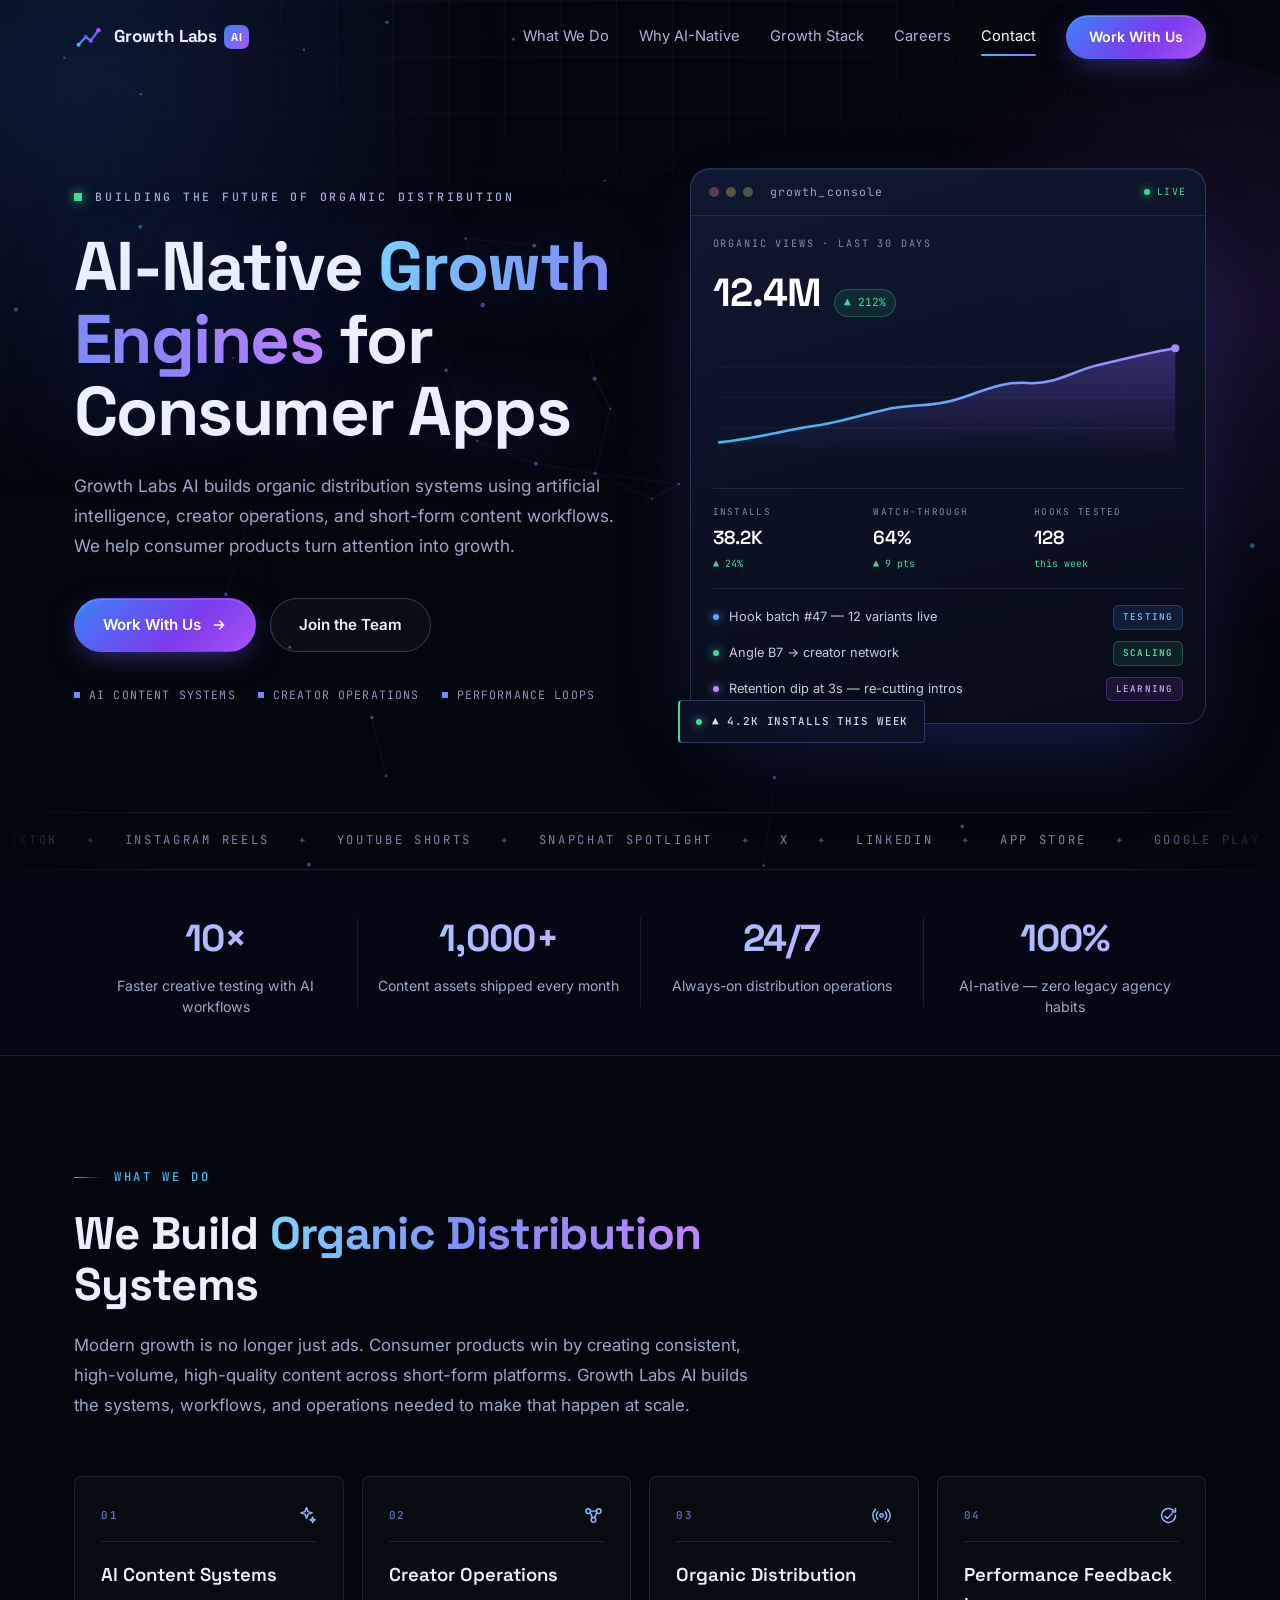
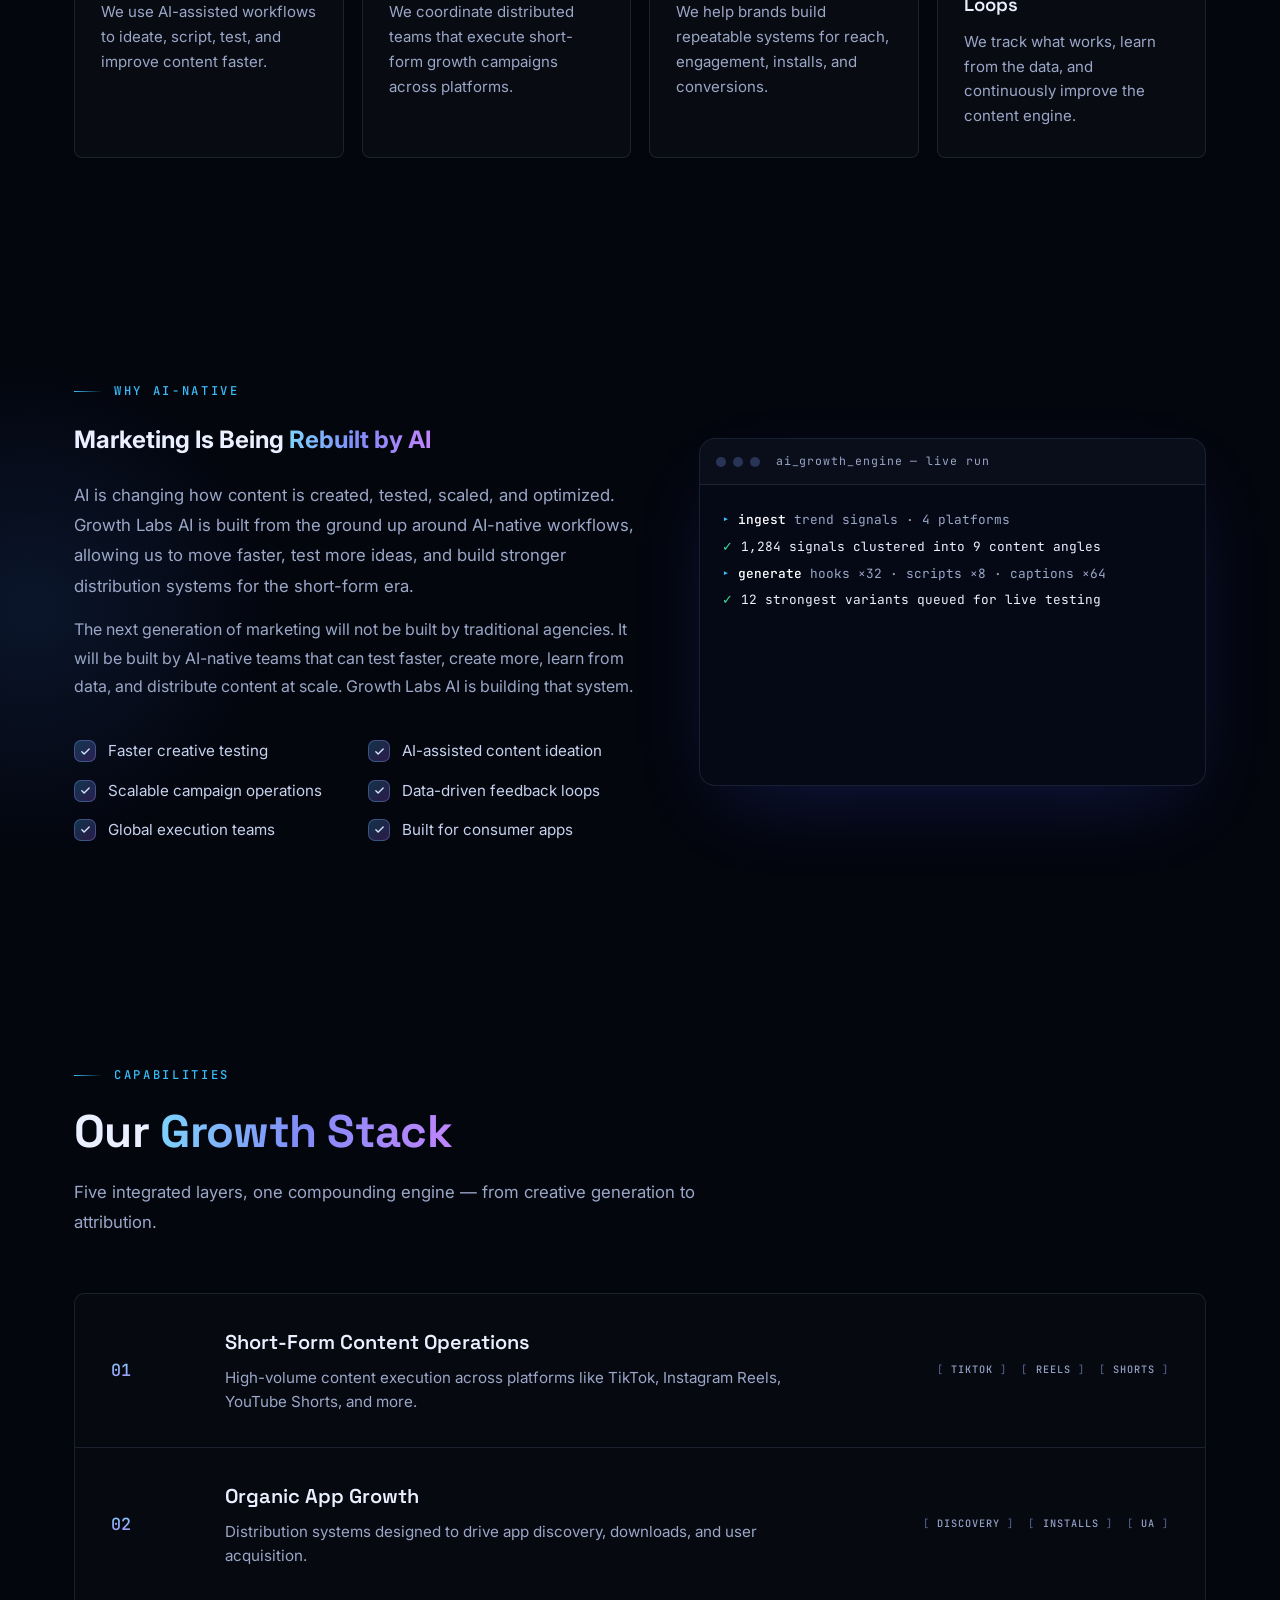
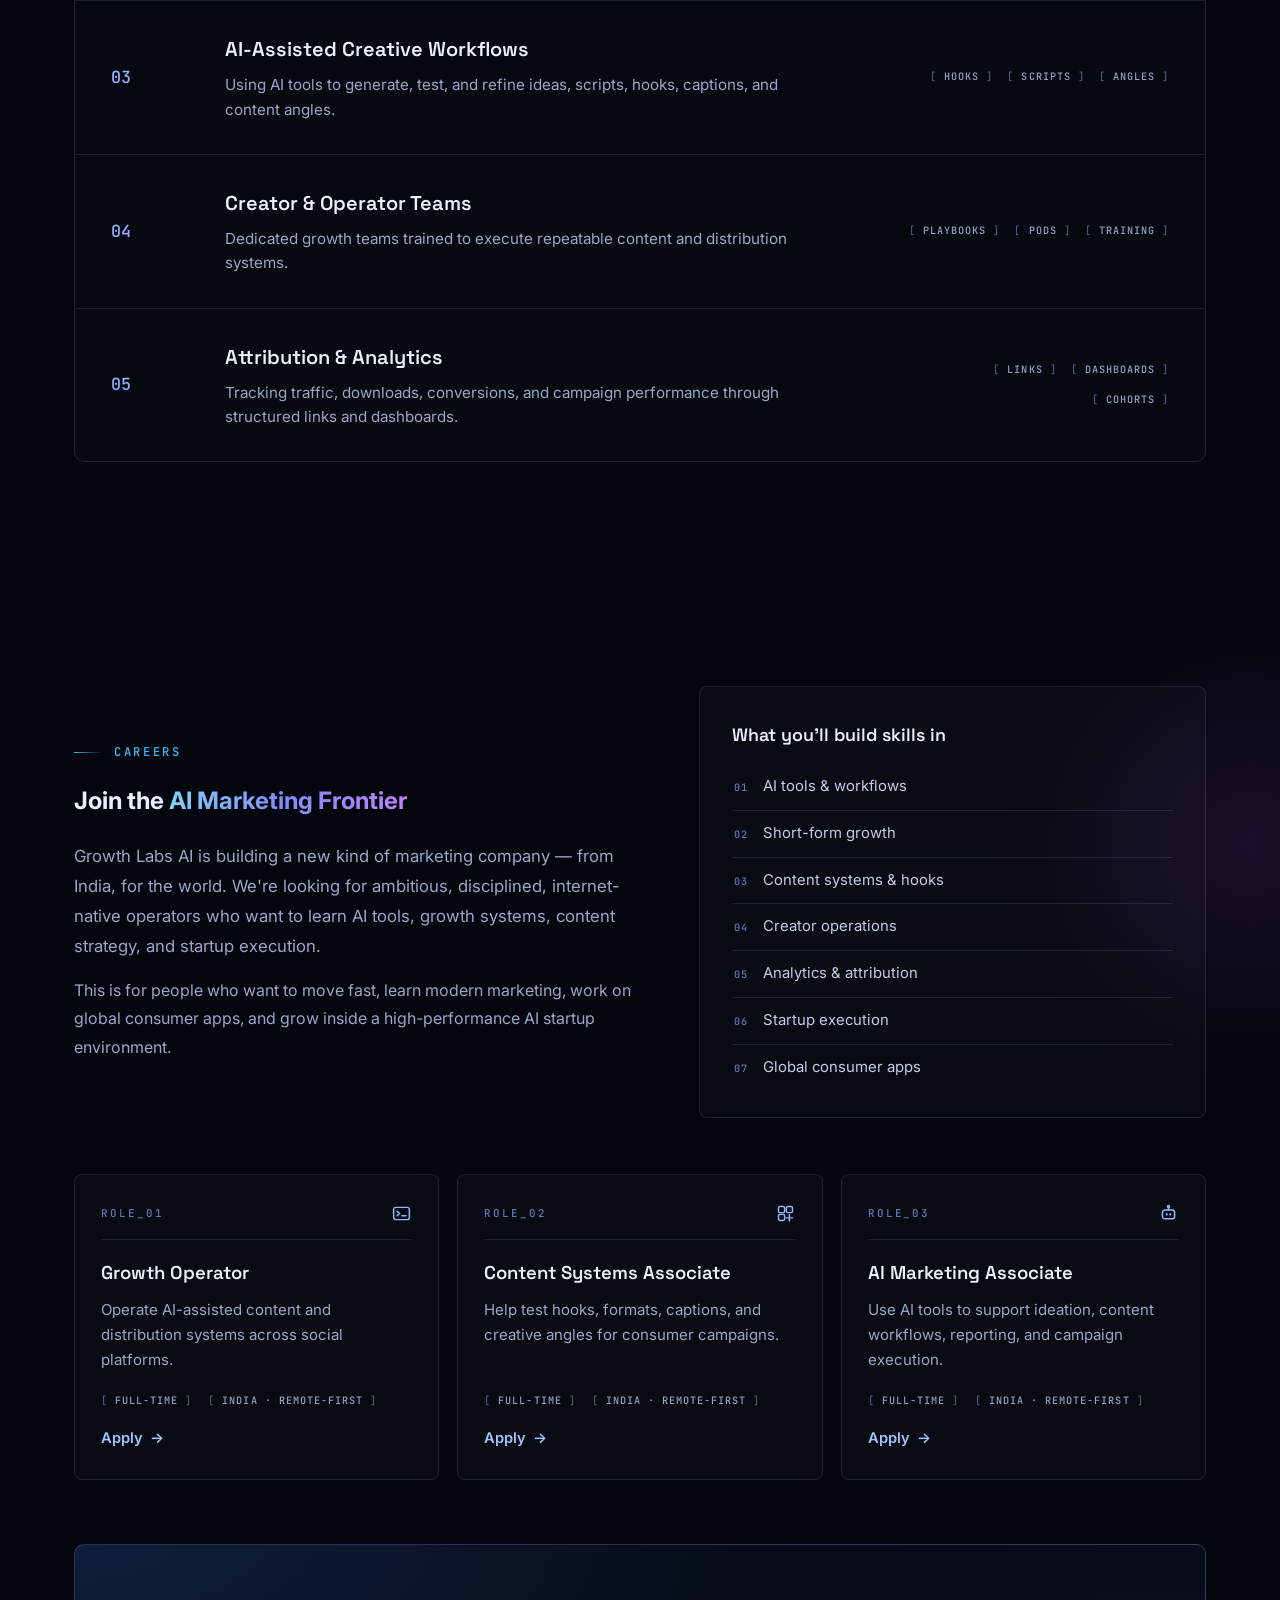
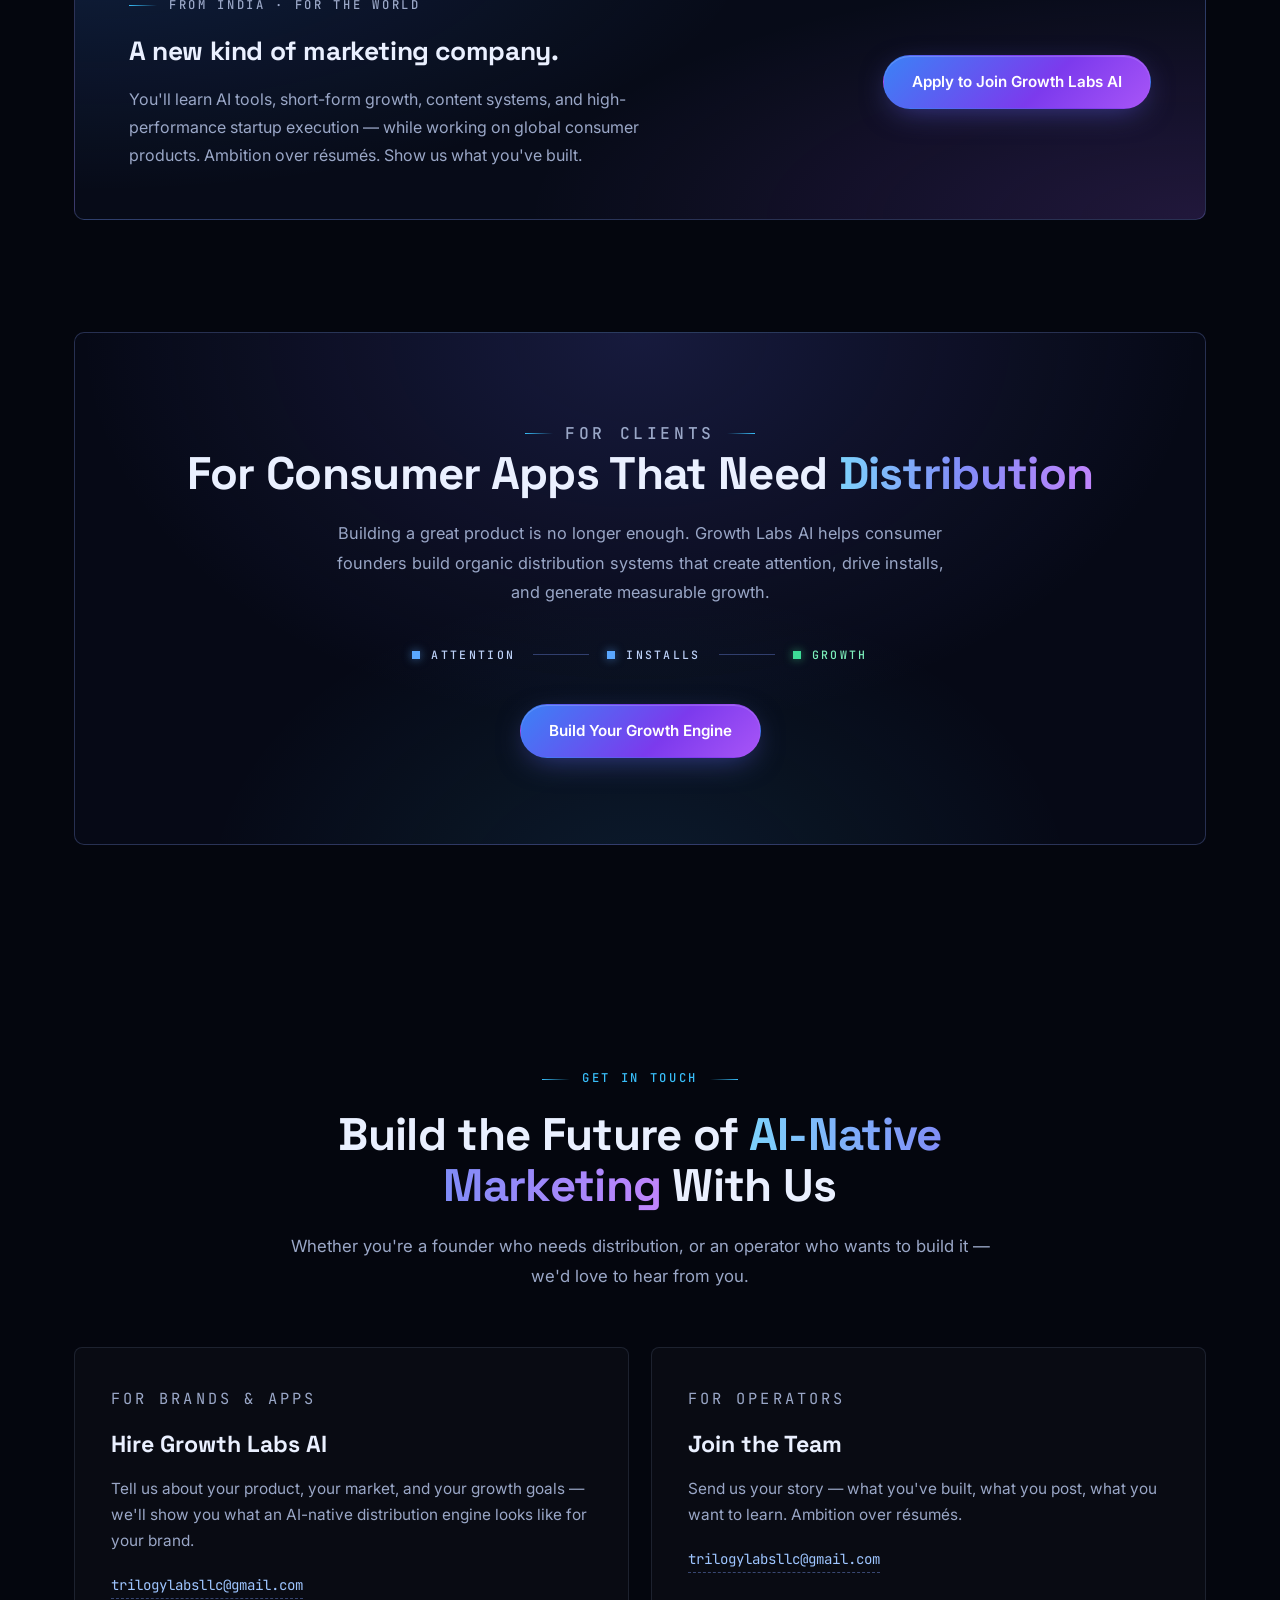
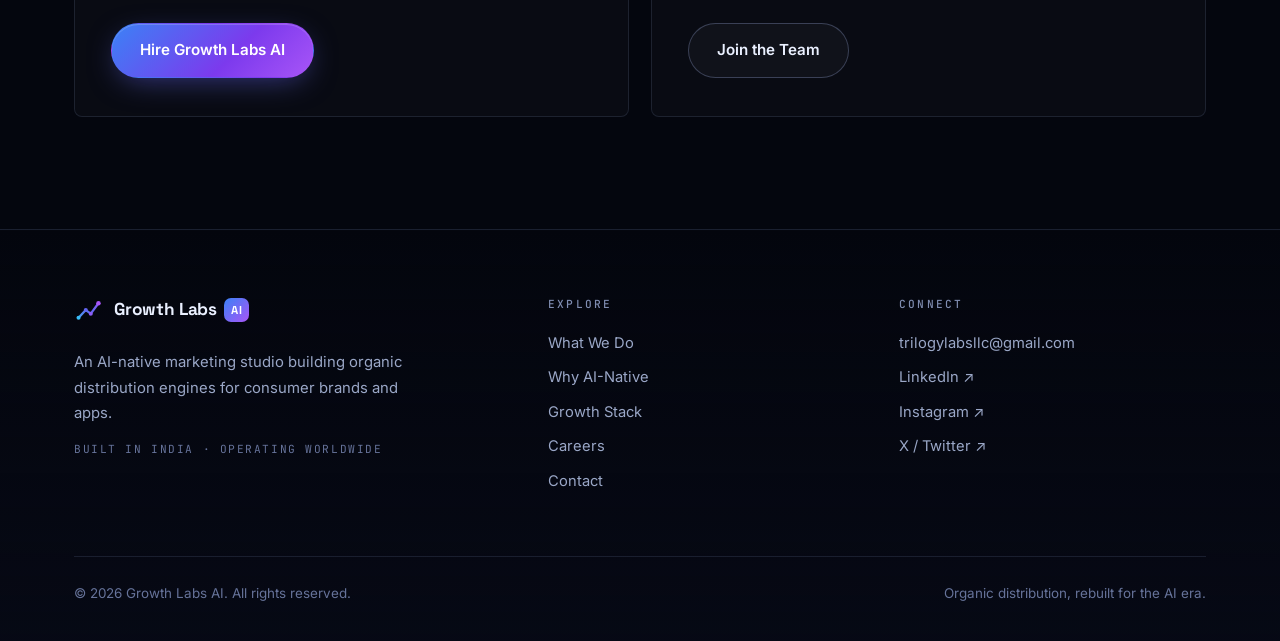
==== commit 07ee6431: "Sharpen visual language; all contact links to trilogylabsllc@gmail.com Replace pill/oval chips with " ====
--- a/index.html
+++ b/index.html
@@ -77,7 +77,7 @@
       <canvas id="network" aria-hidden="true"></canvas>
       <div class="container hero__inner">
         <div class="hero__copy">
-          <span class="pill reveal"><span class="pill__dot"></span>Building the future of organic distribution</span>
+          <p class="hero-tag reveal"><span class="hero-tag__dot"></span>Building the future of organic distribution</p>
           <h1 class="reveal" style="--d:80ms">AI-Native <span class="grad">Growth Engines</span> for Consumer Apps</h1>
           <p class="hero__sub reveal" style="--d:160ms">Growth Labs AI builds organic distribution systems using artificial intelligence, creator operations, and short-form content workflows. We help consumer products turn attention into growth.</p>
           <div class="hero__cta reveal" style="--d:240ms">
@@ -164,8 +164,7 @@
               </div>
             </div>
           </div>
-          <div class="float-chip float-chip--a"><span class="dot dot--blue"></span>Variant B7 outperforming — scaling</div>
-          <div class="float-chip float-chip--b"><span class="dot dot--green"></span>▲ 4.2K installs this week</div>
+          <div class="float-chip"><span class="dot dot--green"></span>▲ 4.2K installs this week</div>
         </div>
       </div>
 
@@ -227,29 +226,33 @@
         </div>
         <div class="cards">
           <article class="card reveal">
-            <div class="card__icon">
-              <svg viewBox="0 0 24 24" fill="none" stroke="currentColor" stroke-width="1.7" stroke-linecap="round" stroke-linejoin="round" aria-hidden="true"><path d="M12 3l1.8 4.6L18.5 9l-4.7 1.4L12 15l-1.8-4.6L5.5 9l4.7-1.4L12 3z"/><path d="M19 14l.9 2.3L22 17l-2.1.7L19 20l-.9-2.3L16 17l2.1-.7L19 14z"/></svg>
+            <div class="card__top">
+              <span class="card__num">01</span>
+              <svg class="card__glyph" viewBox="0 0 24 24" fill="none" stroke="currentColor" stroke-width="1.7" stroke-linecap="round" stroke-linejoin="round" aria-hidden="true"><path d="M12 3l1.8 4.6L18.5 9l-4.7 1.4L12 15l-1.8-4.6L5.5 9l4.7-1.4L12 3z"/><path d="M19 14l.9 2.3L22 17l-2.1.7L19 20l-.9-2.3L16 17l2.1-.7L19 14z"/></svg>
             </div>
             <h3>AI Content Systems</h3>
             <p>We use AI-assisted workflows to ideate, script, test, and improve content faster.</p>
           </article>
           <article class="card reveal" style="--d:80ms">
-            <div class="card__icon">
-              <svg viewBox="0 0 24 24" fill="none" stroke="currentColor" stroke-width="1.7" stroke-linecap="round" stroke-linejoin="round" aria-hidden="true"><circle cx="6" cy="7" r="2.6"/><circle cx="18" cy="7" r="2.6"/><circle cx="12" cy="17" r="2.6"/><path d="M8.3 8.6l2.4 5.8M15.7 8.6l-2.4 5.8M8.6 7h6.8"/></svg>
+            <div class="card__top">
+              <span class="card__num">02</span>
+              <svg class="card__glyph" viewBox="0 0 24 24" fill="none" stroke="currentColor" stroke-width="1.7" stroke-linecap="round" stroke-linejoin="round" aria-hidden="true"><circle cx="6" cy="7" r="2.6"/><circle cx="18" cy="7" r="2.6"/><circle cx="12" cy="17" r="2.6"/><path d="M8.3 8.6l2.4 5.8M15.7 8.6l-2.4 5.8M8.6 7h6.8"/></svg>
             </div>
             <h3>Creator Operations</h3>
             <p>We coordinate distributed teams that execute short-form growth campaigns across platforms.</p>
           </article>
           <article class="card reveal" style="--d:160ms">
-            <div class="card__icon">
-              <svg viewBox="0 0 24 24" fill="none" stroke="currentColor" stroke-width="1.7" stroke-linecap="round" stroke-linejoin="round" aria-hidden="true"><circle cx="12" cy="12" r="2"/><path d="M16.2 7.8a6 6 0 010 8.4M7.8 16.2a6 6 0 010-8.4M19 5a10 10 0 010 14M5 19A10 10 0 015 5"/></svg>
+            <div class="card__top">
+              <span class="card__num">03</span>
+              <svg class="card__glyph" viewBox="0 0 24 24" fill="none" stroke="currentColor" stroke-width="1.7" stroke-linecap="round" stroke-linejoin="round" aria-hidden="true"><circle cx="12" cy="12" r="2"/><path d="M16.2 7.8a6 6 0 010 8.4M7.8 16.2a6 6 0 010-8.4M19 5a10 10 0 010 14M5 19A10 10 0 015 5"/></svg>
             </div>
             <h3>Organic Distribution</h3>
             <p>We help brands build repeatable systems for reach, engagement, installs, and conversions.</p>
           </article>
           <article class="card reveal" style="--d:240ms">
-            <div class="card__icon">
-              <svg viewBox="0 0 24 24" fill="none" stroke="currentColor" stroke-width="1.7" stroke-linecap="round" stroke-linejoin="round" aria-hidden="true"><path d="M20 12a8 8 0 11-2.3-5.7"/><path d="M20 4v4h-4"/><path d="M8 13l2.5 2.5L16 10"/></svg>
+            <div class="card__top">
+              <span class="card__num">04</span>
+              <svg class="card__glyph" viewBox="0 0 24 24" fill="none" stroke="currentColor" stroke-width="1.7" stroke-linecap="round" stroke-linejoin="round" aria-hidden="true"><path d="M20 12a8 8 0 11-2.3-5.7"/><path d="M20 4v4h-4"/><path d="M8 13l2.5 2.5L16 10"/></svg>
             </div>
             <h3>Performance Feedback Loops</h3>
             <p>We track what works, learn from the data, and continuously improve the content engine.</p>
@@ -363,45 +366,48 @@
           </div>
           <aside class="learn-card reveal" style="--d:140ms">
             <h3>What you'll build skills in</h3>
-            <div class="chiplist">
-              <span class="chip2">AI tools &amp; workflows</span>
-              <span class="chip2">Short-form growth</span>
-              <span class="chip2">Content systems &amp; hooks</span>
-              <span class="chip2">Creator operations</span>
-              <span class="chip2">Analytics &amp; attribution</span>
-              <span class="chip2">Startup execution</span>
-              <span class="chip2">Global consumer apps</span>
-            </div>
+            <ul class="speclist">
+              <li><span>01</span>AI tools &amp; workflows</li>
+              <li><span>02</span>Short-form growth</li>
+              <li><span>03</span>Content systems &amp; hooks</li>
+              <li><span>04</span>Creator operations</li>
+              <li><span>05</span>Analytics &amp; attribution</li>
+              <li><span>06</span>Startup execution</li>
+              <li><span>07</span>Global consumer apps</li>
+            </ul>
           </aside>
         </div>
 
         <div class="roles">
           <article class="card role reveal">
-            <div class="card__icon">
-              <svg viewBox="0 0 24 24" fill="none" stroke="currentColor" stroke-width="1.7" stroke-linecap="round" stroke-linejoin="round" aria-hidden="true"><rect x="3" y="5" width="18" height="14" rx="2.5"/><path d="M7 9.5l3 2.5-3 2.5M12.5 14.5H17"/></svg>
+            <div class="card__top">
+              <span class="card__num">ROLE_01</span>
+              <svg class="card__glyph" viewBox="0 0 24 24" fill="none" stroke="currentColor" stroke-width="1.7" stroke-linecap="round" stroke-linejoin="round" aria-hidden="true"><rect x="3" y="5" width="18" height="14" rx="2.5"/><path d="M7 9.5l3 2.5-3 2.5M12.5 14.5H17"/></svg>
             </div>
             <h3>Growth Operator</h3>
             <p>Operate AI-assisted content and distribution systems across social platforms.</p>
             <div class="role__meta"><span class="tag">Full-time</span><span class="tag">India · Remote-first</span></div>
-            <a class="role__apply" href="mailto:careers@growth-labs.ai?subject=Application%3A%20Growth%20Operator">Apply <span aria-hidden="true">→</span></a>
+            <a class="role__apply" href="mailto:trilogylabsllc@gmail.com?subject=Application%3A%20Growth%20Operator">Apply <span aria-hidden="true">→</span></a>
           </article>
           <article class="card role reveal" style="--d:80ms">
-            <div class="card__icon">
-              <svg viewBox="0 0 24 24" fill="none" stroke="currentColor" stroke-width="1.7" stroke-linecap="round" stroke-linejoin="round" aria-hidden="true"><rect x="4" y="4" width="7" height="7" rx="1.6"/><rect x="13" y="4" width="7" height="7" rx="1.6"/><rect x="4" y="13" width="7" height="7" rx="1.6"/><path d="M16.5 13.5v7M13 17h7"/></svg>
+            <div class="card__top">
+              <span class="card__num">ROLE_02</span>
+              <svg class="card__glyph" viewBox="0 0 24 24" fill="none" stroke="currentColor" stroke-width="1.7" stroke-linecap="round" stroke-linejoin="round" aria-hidden="true"><rect x="4" y="4" width="7" height="7" rx="1.6"/><rect x="13" y="4" width="7" height="7" rx="1.6"/><rect x="4" y="13" width="7" height="7" rx="1.6"/><path d="M16.5 13.5v7M13 17h7"/></svg>
             </div>
             <h3>Content Systems Associate</h3>
             <p>Help test hooks, formats, captions, and creative angles for consumer campaigns.</p>
             <div class="role__meta"><span class="tag">Full-time</span><span class="tag">India · Remote-first</span></div>
-            <a class="role__apply" href="mailto:careers@growth-labs.ai?subject=Application%3A%20Content%20Systems%20Associate">Apply <span aria-hidden="true">→</span></a>
+            <a class="role__apply" href="mailto:trilogylabsllc@gmail.com?subject=Application%3A%20Content%20Systems%20Associate">Apply <span aria-hidden="true">→</span></a>
           </article>
           <article class="card role reveal" style="--d:160ms">
-            <div class="card__icon">
-              <svg viewBox="0 0 24 24" fill="none" stroke="currentColor" stroke-width="1.7" stroke-linecap="round" stroke-linejoin="round" aria-hidden="true"><rect x="5" y="8" width="14" height="10" rx="3"/><circle cx="10" cy="13" r="1.2" fill="currentColor" stroke="none"/><circle cx="14" cy="13" r="1.2" fill="currentColor" stroke="none"/><path d="M12 8V5.5"/><circle cx="12" cy="4" r="1.2"/></svg>
+            <div class="card__top">
+              <span class="card__num">ROLE_03</span>
+              <svg class="card__glyph" viewBox="0 0 24 24" fill="none" stroke="currentColor" stroke-width="1.7" stroke-linecap="round" stroke-linejoin="round" aria-hidden="true"><rect x="5" y="8" width="14" height="10" rx="3"/><circle cx="10" cy="13" r="1.2" fill="currentColor" stroke="none"/><circle cx="14" cy="13" r="1.2" fill="currentColor" stroke="none"/><path d="M12 8V5.5"/><circle cx="12" cy="4" r="1.2"/></svg>
             </div>
             <h3>AI Marketing Associate</h3>
             <p>Use AI tools to support ideation, content workflows, reporting, and campaign execution.</p>
             <div class="role__meta"><span class="tag">Full-time</span><span class="tag">India · Remote-first</span></div>
-            <a class="role__apply" href="mailto:careers@growth-labs.ai?subject=Application%3A%20AI%20Marketing%20Associate">Apply <span aria-hidden="true">→</span></a>
+            <a class="role__apply" href="mailto:trilogylabsllc@gmail.com?subject=Application%3A%20AI%20Marketing%20Associate">Apply <span aria-hidden="true">→</span></a>
           </article>
         </div>
 
@@ -411,7 +417,7 @@
             <h3>A new kind of marketing company.</h3>
             <p>You'll learn AI tools, short-form growth, content systems, and high-performance startup execution — while working on global consumer products. Ambition over résumés. Show us what you've built.</p>
           </div>
-          <a class="btn btn--primary" href="mailto:careers@growth-labs.ai?subject=Application%3A%20Growth%20Labs%20AI">Apply to Join Growth Labs AI</a>
+          <a class="btn btn--primary" href="mailto:trilogylabsllc@gmail.com?subject=Application%3A%20Growth%20Labs%20AI">Apply to Join Growth Labs AI</a>
         </div>
       </div>
     </section>
@@ -424,11 +430,11 @@
           <h2>For Consumer Apps That Need <span class="grad">Distribution</span></h2>
           <p>Building a great product is no longer enough. Growth Labs AI helps consumer founders build organic distribution systems that create attention, drive installs, and generate measurable growth.</p>
           <div class="flow" aria-hidden="true">
-            <span class="flow__step">Attention</span>
-            <span class="flow__arrow">→</span>
-            <span class="flow__step">Installs</span>
-            <span class="flow__arrow">→</span>
-            <span class="flow__step flow__step--g">Growth</span>
+            <span class="flow__step"><i class="flow__sq"></i>Attention</span>
+            <span class="flow__line"></span>
+            <span class="flow__step"><i class="flow__sq"></i>Installs</span>
+            <span class="flow__line"></span>
+            <span class="flow__step flow__step--g"><i class="flow__sq"></i>Growth</span>
           </div>
           <a class="btn btn--primary" href="#contact">Build Your Growth Engine</a>
         </div>
@@ -448,15 +454,15 @@
             <p class="contact-card__tag">For brands &amp; apps</p>
             <h3>Hire Growth Labs AI</h3>
             <p>Tell us about your product, your market, and your growth goals — we'll show you what an AI-native distribution engine looks like for your brand.</p>
-            <a class="contact-email" href="mailto:hello@growth-labs.ai">hello@growth-labs.ai</a>
-            <a class="btn btn--primary" href="mailto:hello@growth-labs.ai?subject=Project%20Inquiry%3A%20Growth%20Labs%20AI">Hire Growth Labs AI</a>
+            <a class="contact-email" href="mailto:trilogylabsllc@gmail.com">trilogylabsllc@gmail.com</a>
+            <a class="btn btn--primary" href="mailto:trilogylabsllc@gmail.com?subject=Project%20Inquiry%3A%20Growth%20Labs%20AI">Hire Growth Labs AI</a>
           </div>
           <div class="contact-card reveal" style="--d:100ms">
             <p class="contact-card__tag">For operators</p>
             <h3>Join the Team</h3>
             <p>Send us your story — what you've built, what you post, what you want to learn. Ambition over résumés.</p>
-            <a class="contact-email" href="mailto:careers@growth-labs.ai">careers@growth-labs.ai</a>
-            <a class="btn btn--ghost" href="mailto:careers@growth-labs.ai?subject=Application%3A%20Growth%20Labs%20AI">Join the Team</a>
+            <a class="contact-email" href="mailto:trilogylabsllc@gmail.com">trilogylabsllc@gmail.com</a>
+            <a class="btn btn--ghost" href="mailto:trilogylabsllc@gmail.com?subject=Application%3A%20Growth%20Labs%20AI">Join the Team</a>
           </div>
         </div>
       </div>
@@ -499,8 +505,7 @@
         </div>
         <div class="footer__col">
           <h4>Connect</h4>
-          <a href="mailto:hello@growth-labs.ai">hello@growth-labs.ai</a>
-          <a href="mailto:careers@growth-labs.ai">careers@growth-labs.ai</a>
+          <a href="mailto:trilogylabsllc@gmail.com">trilogylabsllc@gmail.com</a>
           <a href="#">LinkedIn ↗</a>
           <a href="#">Instagram ↗</a>
           <a href="#">X / Twitter ↗</a>
--- a/css/style.css
+++ b/css/style.css
@@ -13,7 +13,7 @@
   --purple: #a06bff;
   --green: #3ddc97;
   --line: rgba(151, 170, 220, 0.14);
-  --radius: 18px;
+  --radius: 8px;
   --font-display: "Space Grotesk", "Inter", sans-serif;
   --font-body: "Inter", -apple-system, BlinkMacSystemFont, sans-serif;
   --font-mono: "JetBrains Mono", "SF Mono", monospace;
@@ -237,23 +237,21 @@
 
 .btn--sm { padding: 10px 22px; font-size: 0.88rem; }
 
-.pill {
-  display: inline-flex;
-  align-items: center;
-  gap: 10px;
-  padding: 8px 16px;
-  border-radius: 999px;
-  border: 1px solid rgba(125, 160, 255, 0.3);
-  background: rgba(99, 130, 255, 0.08);
-  font-size: 0.8rem;
-  color: #b9c6ea;
-  -webkit-backdrop-filter: blur(6px);
-  backdrop-filter: blur(6px);
-}
-.pill__dot {
-  width: 7px;
-  height: 7px;
-  border-radius: 50%;
+.hero-tag {
+  display: flex;
+  align-items: center;
+  gap: 13px;
+  font-family: var(--font-mono);
+  font-size: 0.72rem;
+  font-weight: 500;
+  letter-spacing: 0.24em;
+  text-transform: uppercase;
+  color: #9fb0d8;
+}
+.hero-tag__dot {
+  flex: none;
+  width: 8px;
+  height: 8px;
   background: var(--green);
   box-shadow: 0 0 12px var(--green);
   animation: pulse 2.2s ease-in-out infinite;
@@ -261,26 +259,15 @@
 
 .tag {
   font-family: var(--font-mono);
-  font-size: 0.66rem;
+  font-size: 0.64rem;
   font-weight: 500;
-  letter-spacing: 0.07em;
+  letter-spacing: 0.1em;
   text-transform: uppercase;
-  padding: 6px 11px;
-  border-radius: 999px;
-  border: 1px solid rgba(151, 170, 220, 0.25);
-  color: #aebadd;
-  background: rgba(255, 255, 255, 0.02);
+  color: #93a1c4;
   white-space: nowrap;
 }
-
-.chip2 {
-  padding: 9px 15px;
-  border-radius: 999px;
-  border: 1px solid rgba(151, 170, 220, 0.25);
-  background: rgba(255, 255, 255, 0.03);
-  font-size: 0.85rem;
-  color: #c3cdea;
-}
+.tag::before { content: "[ "; color: #49587e; }
+.tag::after { content: " ]"; color: #49587e; }
 
 .dot {
   flex: none;
@@ -475,8 +462,7 @@
   content: "";
   width: 6px;
   height: 6px;
-  border-radius: 50%;
-  background: linear-gradient(135deg, var(--cyan), var(--purple));
+  background: #6c8cff;
 }
 
 /* ---- Growth console (hero visual) ---- */
@@ -659,24 +645,27 @@
 
 .float-chip {
   position: absolute;
+  bottom: -19px;
+  left: -12px;
   z-index: 2;
   display: flex;
   align-items: center;
-  gap: 9px;
-  font-size: 0.78rem;
+  gap: 10px;
+  font-family: var(--font-mono);
+  font-size: 0.68rem;
+  font-weight: 500;
+  letter-spacing: 0.08em;
+  text-transform: uppercase;
   color: #d6def5;
-  padding: 10px 16px;
-  border-radius: 12px;
-  border: 1px solid rgba(140, 165, 255, 0.3);
-  background: rgba(12, 18, 38, 0.88);
-  -webkit-backdrop-filter: blur(10px);
-  backdrop-filter: blur(10px);
+  padding: 12px 16px;
+  border-radius: 4px;
+  border: 1px solid rgba(140, 165, 255, 0.28);
+  border-left: 2px solid var(--green);
+  background: rgba(12, 18, 38, 0.94);
   box-shadow: 0 18px 40px -18px rgba(0, 0, 0, 0.65);
   white-space: nowrap;
   animation: floaty 6s ease-in-out infinite alternate;
 }
-.float-chip--a { top: -20px; right: -8px; }
-.float-chip--b { bottom: -20px; left: -12px; animation-delay: -3s; }
 
 @keyframes floaty {
   from { transform: translateY(-5px); }
@@ -783,10 +772,10 @@
 .card {
   display: flex;
   flex-direction: column;
-  padding: 30px 26px;
+  padding: 28px 26px;
   border-radius: var(--radius);
   border: 1px solid var(--line);
-  background: linear-gradient(180deg, rgba(255, 255, 255, 0.045), rgba(255, 255, 255, 0.015));
+  background: rgba(255, 255, 255, 0.022);
   transition: transform 0.35s var(--ease), border-color 0.35s, box-shadow 0.35s;
 }
 .card:hover {
@@ -795,18 +784,22 @@
   box-shadow: 0 22px 50px -22px rgba(80, 120, 255, 0.3);
 }
 
-.card__icon {
-  width: 46px;
-  height: 46px;
-  border-radius: 13px;
-  display: grid;
-  place-items: center;
-  background: linear-gradient(135deg, rgba(59, 130, 246, 0.18), rgba(168, 85, 247, 0.18));
-  border: 1px solid rgba(125, 160, 255, 0.25);
-  color: #9ec5ff;
-  margin-bottom: 20px;
-}
-.card__icon svg { width: 23px; height: 23px; }
+.card__top {
+  display: flex;
+  align-items: center;
+  justify-content: space-between;
+  padding-bottom: 15px;
+  margin-bottom: 18px;
+  border-bottom: 1px solid var(--line);
+}
+.card__num {
+  font-family: var(--font-mono);
+  font-size: 0.68rem;
+  font-weight: 500;
+  letter-spacing: 0.18em;
+  color: #5f78b8;
+}
+.card__glyph { width: 21px; height: 21px; color: #8fb8ff; }
 
 .card h3 {
   font-family: var(--font-display);
@@ -915,7 +908,7 @@
 .stack {
   margin-top: 56px;
   border: 1px solid var(--line);
-  border-radius: 22px;
+  border-radius: 10px;
   overflow: hidden;
   background: rgba(255, 255, 255, 0.015);
 }
@@ -953,10 +946,10 @@
 }
 .stack__tags {
   display: flex;
-  gap: 8px;
+  gap: 14px;
   flex-wrap: wrap;
   justify-content: flex-end;
-  max-width: 250px;
+  max-width: 260px;
 }
 
 /* --------------------------------------------------------------------------
@@ -969,15 +962,33 @@
   padding: 34px 32px;
   border-radius: var(--radius);
   border: 1px solid var(--line);
-  background: linear-gradient(180deg, rgba(255, 255, 255, 0.045), rgba(255, 255, 255, 0.015));
+  background: rgba(255, 255, 255, 0.022);
 }
 .learn-card h3 {
   font-family: var(--font-display);
   font-size: 1.12rem;
   font-weight: 600;
-  margin-bottom: 20px;
-}
-.chiplist { display: flex; flex-wrap: wrap; gap: 10px; }
+  margin-bottom: 14px;
+}
+
+.speclist li {
+  display: flex;
+  align-items: baseline;
+  gap: 16px;
+  padding: 11px 2px;
+  border-bottom: 1px solid var(--line);
+  font-size: 0.93rem;
+  color: #c3cdea;
+}
+.speclist li:last-child { border-bottom: 0; padding-bottom: 4px; }
+.speclist li span {
+  flex: none;
+  font-family: var(--font-mono);
+  font-size: 0.64rem;
+  font-weight: 500;
+  letter-spacing: 0.08em;
+  color: #5f78b8;
+}
 
 .roles {
   display: grid;
@@ -987,7 +998,7 @@
 }
 .role__meta {
   display: flex;
-  gap: 8px;
+  gap: 16px;
   flex-wrap: wrap;
   margin-top: auto;
   padding-top: 20px;
@@ -1014,7 +1025,7 @@
   gap: 40px;
   margin-top: 64px;
   padding: 50px 54px;
-  border-radius: 24px;
+  border-radius: 10px;
   border: 1px solid rgba(140, 165, 255, 0.25);
   background:
     radial-gradient(120% 180% at 0% 0%, rgba(59, 130, 246, 0.16), transparent 50%),
@@ -1047,7 +1058,7 @@
   overflow: hidden;
   text-align: center;
   padding: 86px 32px;
-  border-radius: 28px;
+  border-radius: 10px;
   border: 1px solid rgba(140, 165, 255, 0.25);
   background:
     radial-gradient(90% 140% at 50% 0%, rgba(99, 102, 241, 0.18), transparent 55%),
@@ -1068,26 +1079,36 @@
   align-items: center;
   justify-content: center;
   flex-wrap: wrap;
-  gap: 14px;
-  margin: 36px auto;
+  gap: 18px;
+  margin: 38px auto 40px;
 }
 .flow__step {
-  font-family: var(--font-mono);
-  font-size: 0.7rem;
-  letter-spacing: 0.18em;
+  display: inline-flex;
+  align-items: center;
+  gap: 11px;
+  font-family: var(--font-mono);
+  font-size: 0.72rem;
+  font-weight: 500;
+  letter-spacing: 0.2em;
   text-transform: uppercase;
-  padding: 10px 18px;
-  border-radius: 999px;
-  border: 1px solid rgba(125, 160, 255, 0.3);
-  background: rgba(99, 130, 255, 0.07);
   color: #bcd0f7;
 }
-.flow__step--g {
-  border-color: rgba(61, 220, 151, 0.4);
-  background: rgba(61, 220, 151, 0.08);
-  color: #7ceebc;
-}
-.flow__arrow { color: #5e6d96; }
+.flow__sq {
+  width: 8px;
+  height: 8px;
+  background: #5aa7ff;
+  box-shadow: 0 0 10px rgba(90, 167, 255, 0.6);
+}
+.flow__step--g { color: #7ceebc; }
+.flow__step--g .flow__sq {
+  background: var(--green);
+  box-shadow: 0 0 10px rgba(61, 220, 151, 0.6);
+}
+.flow__line {
+  width: 56px;
+  height: 1px;
+  background: rgba(125, 150, 255, 0.35);
+}
 
 /* --------------------------------------------------------------------------
    Contact / final CTA
@@ -1107,7 +1128,7 @@
   padding: 38px 36px;
   border-radius: var(--radius);
   border: 1px solid var(--line);
-  background: linear-gradient(180deg, rgba(255, 255, 255, 0.045), rgba(255, 255, 255, 0.015));
+  background: rgba(255, 255, 255, 0.022);
   transition: transform 0.35s var(--ease), border-color 0.35s, box-shadow 0.35s;
 }
 .contact-card:hover {
@@ -1317,8 +1338,7 @@
   .hero__cta .btn { flex: 1 1 200px; }
   .hero__ticks { gap: 14px; }
 
-  .float-chip--a { display: none; }
-  .float-chip--b { left: 0; bottom: -16px; font-size: 0.72rem; }
+  .float-chip { left: 0; bottom: -16px; font-size: 0.6rem; }
 
   .marquee { margin-top: 64px; }
 
